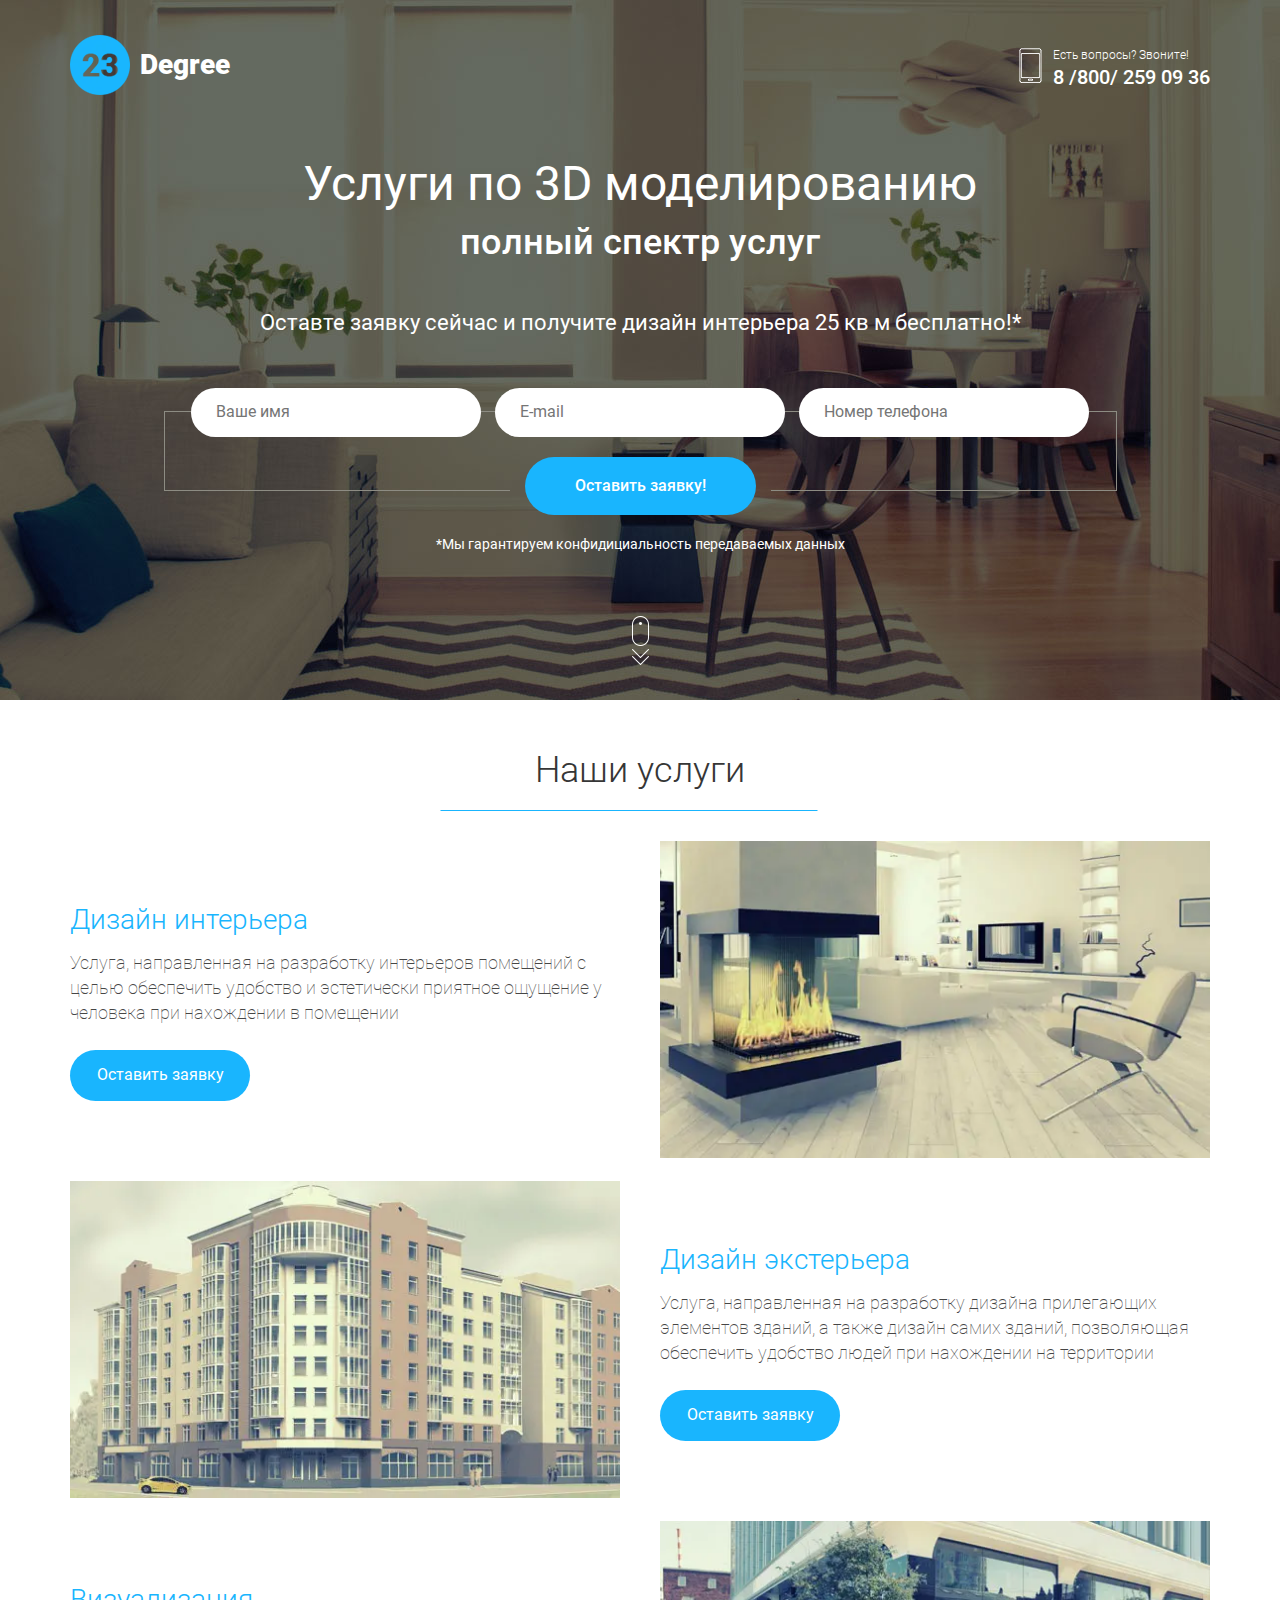
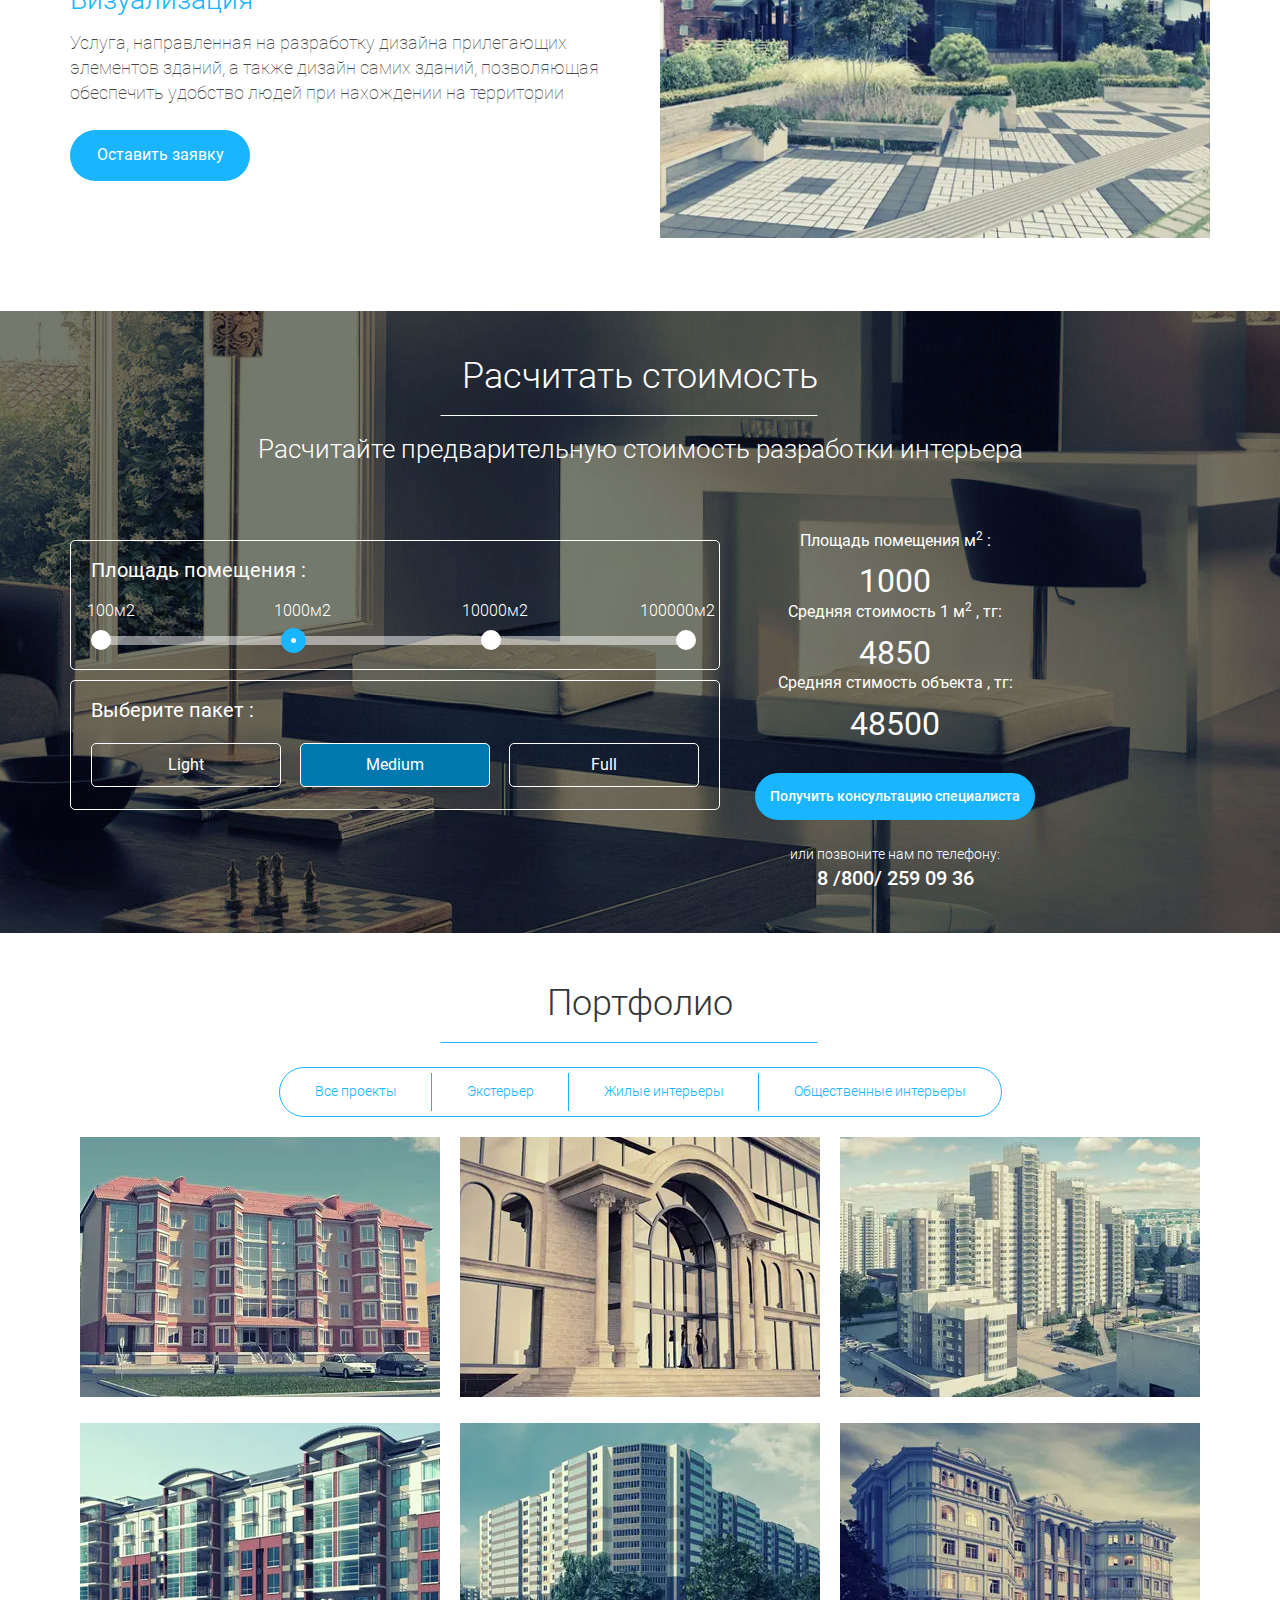
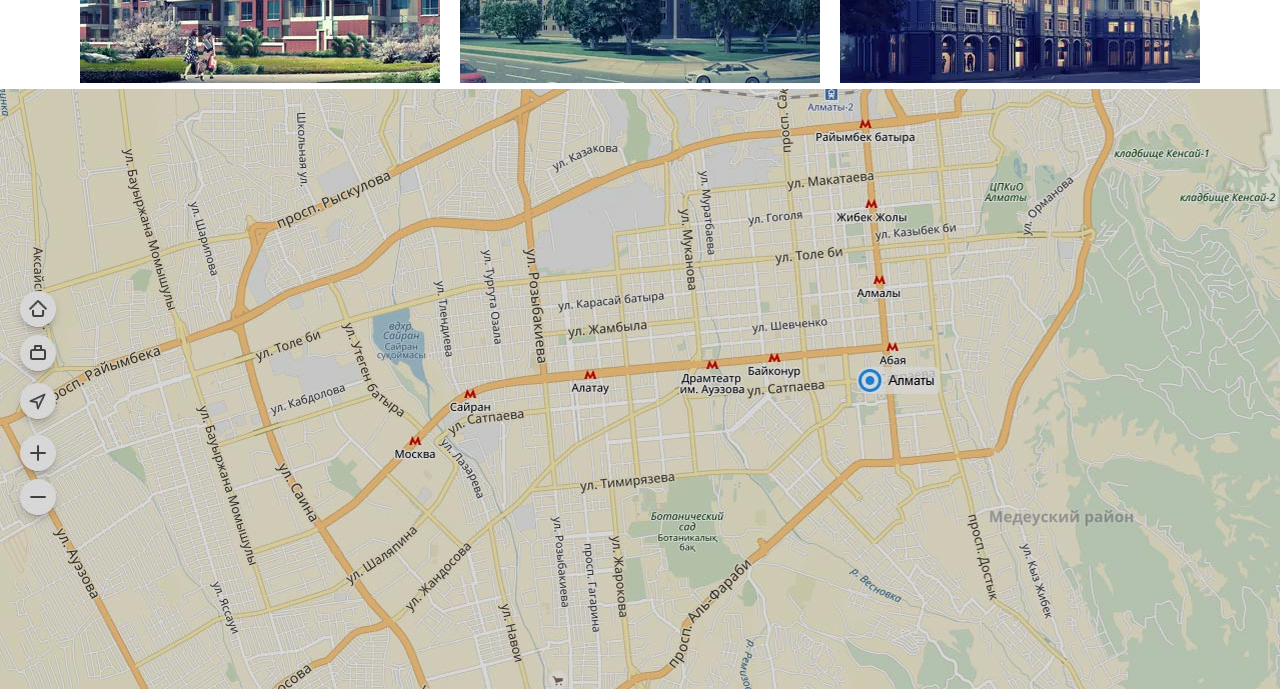
==== index.html @ 75cf51af "adaptiv" ====
<!DOCTYPE html>
<html lang="ru">
  <head>
    <meta charset="utf-8">
    <meta http-equiv="X-UA-Compatible" content="IE=edge">
    <title>23Degree</title>
    <meta name="discription" content="Здесь будет описание сайта!">
    <meta name="theme-color" content="#c9e0e04d">
    <meta name="viewport" content="width=device-width, initial-scale=1">
    <link rel="stylesheet" href="./styles/main.css">
  </head>
  <body class="index-body">
    <div class="wrapper">
      <div class="maincontent">
        <header class="page-header">
          <div class="layout-position">
            <div class="page-header__inner">
              <div class="page-header__logo">
                <div class="logo">
                  <div class="logo__number"> 
                            <picture>
                              <source type="image/webp" width="60" height="60" srcset="img/logo-number.webp"><img width="60" height="60" src="img/logo-number.png" alt="23">
                            </picture>
                  </div>
                  <div class="logo__text">Degree</div>
                </div>
              </div>
              <div class="page-header__phone">
                <div class="phone">
                  <div class="phone__text">Есть вопросы? Звоните!</div>
                  <div class="phone__number"><a class="link phone__link" href="tel:+7(800)2590936">8 /800/ 259 09 36</a>
                  </div>
                </div>
              </div>
            </div>
          </div>
        </header>
        <main class="main">
          <section class="hero">
            <div class="layout-position">
              <div class="page-title">
                <h1 class="page-title--big">Услуги по 3D моделированию</h1><span class="page-title--small">полный спектр услуг</span>
              </div>
              <div class="promo">
                <p class="promo__slogan">Оставте заявку сейчас и получите дизайн интерьера 25 кв м бесплатно!*</p>
                <form class="promo-form" id="order" method="post" action="https://echo.htmlacademy.ru">
                  <div class="input-wrap">
                    <input id="user-name-order" type="name" name="user-name" placeholder="Ваше имя">
                    <input id="user-email-order" type="email" name="e-mail" placeholder="E-mail">
                    <input id="user-phone-order" type="tel" name="phone" placeholder="Номер телефона">
                  </div>
                  <button class="btn btn-order" id="send-order" type="submit">Оставить заявку!</button>
                </form>
                <p class="promo__garant">*Мы гарантируем конфидициальность передаваемых данных</p>
              </div>
              <button class="btn scrol-btn"><img src="img/icone-mouse.png" alt="click" width="17" height="49"></button>
            </div>
          </section>
          <section class="our-service"> 
            <div class="layout-position">
                      <h2 class="title block-title">Наши услуги</h2>
              <div class="cards">
                        <div class="card">
                          <div class="card-text">
                                    <h3 class="subtitle card-title">Дизайн интерьера</h3>
                                    <p class="discr card-discription">Услуга, направленная на разработку интерьеров помещений с целью обеспечить удобство и эстетически приятное ощущение у человека при нахождении в помещении</p>
                                    <button class="btn card-btn" type="button">Оставить заявку</button>
                          </div>
                          <div class="card-picture">
                                    <picture>
                                      <source type="image/webp" width="550" height="320" srcset="img/Interyer.webp"><img width="550" height="320" src="img/Interyer.jpg" alt="Interyer">
                                    </picture>
                          </div>
                        </div>
                        <div class="card card--rewers">
                          <div class="card-text">
                                    <h3 class="subtitle card-title">Дизайн экстерьера</h3>
                                    <p class="discr card-discription">Услуга, направленная на разработку дизайна прилегающих элементов зданий, а также дизайн самих зданий, позволяющая обеспечить удобство людей при нахождении на территории</p>
                                    <button class="btn card-btn" type="button">Оставить заявку</button>
                          </div>
                          <div class="card-picture">
                                    <picture>
                                      <source type="image/webp" width="550" height="320" srcset="img/Exteryer.webp"><img width="550" height="320" src="img/Exteryer.jpg" alt="Exteryer">
                                    </picture>
                          </div>
                        </div>
                        <div class="card">
                          <div class="card-text">
                                    <h3 class="subtitle card-title">Визуализация</h3>
                                    <p class="discr card-discription">Услуга, направленная на разработку дизайна прилегающих элементов зданий, а также дизайн самих зданий, позволяющая обеспечить удобство людей при нахождении на территории</p>
                                    <button class="btn card-btn" type="button">Оставить заявку</button>
                          </div>
                          <div class="card-picture">
                                    <picture>
                                      <source type="image/webp" width="550" height="320" srcset="img/Vision.webp"><img width="550" height="320" src="img/Vision.jpg" alt="Vision">
                                    </picture>
                          </div>
                        </div>
              </div>
            </div>
          </section>
          <section class="calculation-of-cost">
            <div class="layout-position">
              <div class="calculation-of-cost__text">
                        <h2 class="title block-title block-title--white">Расчитать стоимость</h2>
                        <p class="discr calculation-of-cost__discr">Расчитайте предварительную стоимость разработки интерьера</p>
              </div>
                      <section class="calc">
                        <div class="calc-items">
                          <div class="calc-item calc-item__scale">
                            <p class="calc-item__title">Площадь помещения :</p>
                            <div class="scale">
                              <div class="scale__strip">Шкала</div><span class="scale__point scale__point1">100м<sup>2</sup></span><span class="scale__point scale__point2">1000м<sup>2</sup></span><span class="scale__point scale__point3">10000м<sup>2</sup></span><span class="scale__point scale__point4">100000м<sup>2</sup></span>
                              <div class="bar">Бар</div>
                            </div>
                          </div>
                          <div class="calc-item">
                            <p class="calc-item__title">Выберите пакет :</p>
                            <div class="pacage-group">
                              <div class="pacage-group__item">Light</div>
                              <div class="pacage-group__item pacage-group__item--active">Medium</div>
                              <div class="pacage-group__item">Full</div>
                            </div>
                          </div>
                        </div>
                        <form class="calc-form" id="calc-form" method="post" action="https://echo.htmlacademy.ru">
                          <ul class="calc-value">
                            <li class="calc-value__item">
                              <label class="calc-input-label" for="area">Площадь помещения м<sup>2</sup> :</label>
                              <input class="calc-input" type="number" name="area" id="area" value="1000">
                            </li>
                            <li class="calc-value__item">
                              <label class="calc-input-label" for="cost">Средняя стоимость 1 м<sup>2</sup> , тг:</label>
                              <input class="calc-input" type="text" name="cost" id="cost" value="4850" disabled>
                            </li>
                            <li class="calc-value__item">
                              <label class="calc-input-label" for="object-cost">Средняя стимость объекта , тг:</label>
                              <input class="calc-input" type="text" name="object-cost" id="object-cost" value="48500" disabled>
                            </li>
                          </ul>
                                  <button class="btn calc-form__btn" type="button">Получить консультацию специалиста</button>
                          <p class="calc-phone">или позвоните нам по телефону:<a class="link phone__link" href="tel:+7(800)2590936">8 /800/ 259 09 36</a>
                          </p>
                        </form>
                      </section>
            </div>
          </section>
                  <section class="portfolio">
                    <div class="layout-position">
                              <h2 class="title block-title">Портфолио</h2>
                      <div class="filter">
                        <div class="filter__mobile"><a class="link list-filter__link--mobile" href="javascript:void(0);">Все проекты</a>
                        </div>
                        <ul class="list list-filter">
                          <li class="list__item list-filter__item"><a class="link list-filter__link" href="javascript:void(0);">Все проекты</a>
                          </li>
                          <li class="list__item list-filter__item"><a class="link list-filter__link" href="javascript:void(0);">Экстерьер</a>
                          </li>
                          <li class="list__item list-filter__item"><a class="link list-filter__link" href="javascript:void(0);">Жилые интерьеры</a>
                          </li>
                          <li class="list__item list-filter__item"><a class="link list-filter__link" href="javascript:void(0);">Общественные интерьеры</a>
                          </li>
                        </ul>
                      </div>
                      <div class="portfolio-img">
                        <div class="portfolio-img__item">
                                  <picture>
                                    <source type="image/webp" width="360" height="260" srcset="img/portfolio-1.webp"><img width="360" height="260" src="img/portfolio-1.jpg" alt="img1">
                                  </picture>
                        </div>
                        <div class="portfolio-img__item">
                                  <picture>
                                    <source type="image/webp" width="360" height="260" srcset="img/portfolio-2.webp"><img width="360" height="260" src="img/portfolio-2.jpg" alt="img1">
                                  </picture>
                        </div>
                        <div class="portfolio-img__item">
                                  <picture>
                                    <source type="image/webp" width="360" height="260" srcset="img/portfolio-3.webp"><img width="360" height="260" src="img/portfolio-3.jpg" alt="img1">
                                  </picture>
                        </div>
                        <div class="portfolio-img__item">
                                  <picture>
                                    <source type="image/webp" width="360" height="260" srcset="img/portfolio-4.webp"><img width="360" height="260" src="img/portfolio-4.jpg" alt="img1">
                                  </picture>
                        </div>
                        <div class="portfolio-img__item">
                                  <picture>
                                    <source type="image/webp" width="360" height="260" srcset="img/portfolio-5.webp"><img width="360" height="260" src="img/portfolio-5.jpg" alt="img1">
                                  </picture>
                        </div>
                        <div class="portfolio-img__item">
                                  <picture>
                                    <source type="image/webp" width="360" height="260" srcset="img/portfolio-6.webp"><img width="360" height="260" src="img/portfolio-6.jpg" alt="img1">
                                  </picture>
                        </div>
                      </div>
                    </div>
                  </section>
                  <section class="advantages">
                    <div class="layout-position">
                              <h2 class="title block-title">Почему мы лучшие?</h2>
                      <ul class="list advantages-list">
                        <li class="list__item advantages-list__item">
                          <div class="img-wrap">
                                    <picture>
                                      <source type="image/webp" width="67" height="53" srcset="img/advant-1.webp"><img width="67" height="53" src="img/advant-1.png" alt="advabtage">
                                    </picture>
                          </div>
                                  <p class="discr advantages__discr">Профессиональные дизайнеры и визуализаторы с зарубежной практикой работы</p>
                        </li>
                        <li class="list__item advantages-list__item">
                          <div class="img-wrap">
                                    <picture>
                                      <source type="image/webp" width="64" height="65" srcset="img/advant-2.webp"><img width="64" height="65" src="img/advant-2.png" alt="advabtage">
                                    </picture>
                          </div>
                                  <p class="discr advantages__discr">Интеративный подход, работаем до полного согласования с Вами</p>
                        </li>
                        <li class="list__item advantages-list__item">
                          <div class="img-wrap">
                                    <picture>
                                      <source type="image/webp" width="60" height="57" srcset="img/advant-3.webp"><img width="60" height="57" src="img/advant-3.png" alt="advabtage">
                                    </picture>
                          </div>
                                  <p class="discr advantages__discr">Решаем вопрос закупки, берем авторский надзор на себя (пакет Full)</p>
                        </li>
                        <li class="list__item advantages-list__item">
                          <div class="img-wrap">
                                    <picture>
                                      <source type="image/webp" width="64" height="61" srcset="img/advant-4.webp"><img width="64" height="61" src="img/advant-4.png" alt="advabtage">
                                    </picture>
                          </div>
                                  <p class="discr advantages__discr">Над проектом работает группа специалистов под началом project менеджера в ERP системе</p>
                        </li>
                        <li class="list__item advantages-list__item">
                          <div class="img-wrap">
                                    <picture>
                                      <source type="image/webp" width="58" height="58" srcset="img/advant-5.webp"><img width="58" height="58" src="img/advant-5.png" alt="advabtage">
                                    </picture>
                          </div>
                                  <p class="discr advantages__discr">Выполнение раньше установленных сроков</p>
                        </li>
                        <li class="list__item advantages-list__item">
                          <div class="img-wrap">
                                    <picture>
                                      <source type="image/webp" width="69" height="64" srcset="img/advant-6.webp"><img width="69" height="64" src="img/advant-6.png" alt="advabtage">
                                    </picture>
                          </div>
                                  <p class="discr advantages__discr">Дарим альбом проекта, вместе с 25% скидкой на следующее обращение</p>
                        </li>
                      </ul>
                    </div>
                  </section>
                  <section class="cooperation">
                    <div class="layout-position">
                              <h2 class="title block-title">Процесс взаимодействия</h2>
                      <ul class="list cooperation-list">
                        <li class="list cooperation-list__item">
                                  <picture>
                                    <source type="image/webp" width="570" height="260" srcset="img/coop-img1.webp"><img width="570" height="260" src="img/coop-img1.jpg" alt="step1">
                                  </picture><span class="cooperation-step">Заполнение брифа</span>
                        </li>
                        <li class="list cooperation-list__item list-rewerse">
                                  <picture>
                                    <source type="image/webp" width="570" height="260" srcset="img/coop-img2.webp"><img width="570" height="260" src="img/coop-img2.jpg" alt="step2">
                                  </picture><span class="cooperation-step">Исследование</span>
                        </li>
                        <li class="list cooperation-list__item">
                                  <picture>
                                    <source type="image/webp" width="570" height="260" srcset="img/coop-img3.webp"><img width="570" height="260" src="img/coop-img3.jpg" alt="step3">
                                  </picture><span class="cooperation-step">Идея</span>
                        </li>
                        <li class="list cooperation-list__item list-rewerse">
                                  <picture>
                                    <source type="image/webp" width="570" height="260" srcset="img/coop-img4.webp"><img width="570" height="260" src="img/coop-img4.jpg" alt="step4">
                                  </picture><span class="cooperation-step">Завершение</span>
                        </li>
                      </ul>
                    </div>
                  </section>
                  <section class="our-clients">
                    <div class="layout-position">
                              <h2 class="title block-title">Нам доверяют более 50 компаний</h2>
                      <div class="slider">
                        <div class="slider-items">
                                  <picture>
                                    <source type="image/webp" width="158" height="71" srcset="img/client-1.webp"><img width="158" height="71" src="img/client-1.png" alt="Djeta">
                                  </picture>
                                  <picture>
                                    <source type="image/webp" width="116" height="83" srcset="img/client-2.webp"><img width="116" height="83" src="img/client-2.png" alt="Intel">
                                  </picture>
                                  <picture>
                                    <source type="image/webp" width="159" height="84" srcset="img/client-3.webp"><img width="159" height="84" src="img/client-3.png" alt="Sroy-invest">
                                  </picture>
                                  <picture>
                                    <source type="image/webp" width="132" height="78" srcset="img/client-4.webp"><img width="132" height="78" src="img/client-4.png" alt="Abry">
                                  </picture>
                                  <picture>
                                    <source type="image/webp" width="213" height="107" srcset="img/client-5.webp"><img width="213" height="107" src="img/client-5.png" alt="Vega">
                                  </picture>
                                  <picture>
                                    <source type="image/webp" width="90" height="83" srcset="img/client-6.webp"><img width="90" height="83" src="img/client-6.png" alt="Alberta">
                                  </picture>
                                  <picture>
                                    <source type="image/webp" width="113" height="68" srcset="img/client-7.webp"><img width="113" height="68" src="img/client-7.png" alt="Remex">
                                  </picture>
                        </div>
                        <div class="slider-scrol">
                          <div class="scrolling-strip">
                            <div class="scrolling-strip__toggle">Прокрутка</div>
                          </div>
                        </div>
                      </div>
                    </div>
                  </section>
                  <section class="our-team">
                    <div class="layout-position">
                              <h2 class="title block-title">Наша команда</h2>
                      <div class="our-team-wrap">
                        <div class="card-worker">
                          <div class="card-worker__photo">
                                    <picture>
                                      <source type="image/webp" width="225" height="225" srcset="img/worker-1.webp"><img width="225" height="225" src="img/worker-1.jpg" alt="Ирина Притыкина">
                                    </picture>
                          </div><b class="card-worker__name">Ирина Притыкина</b><span class="card-worker__position">Директор компании</span>
                        </div>
                        <div class="card-worker">
                          <div class="card-worker__photo">
                                    <picture>
                                      <source type="image/webp" width="225" height="225" srcset="img/worker-2.webp"><img width="225" height="225" src="img/worker-2.jpg" alt="Игорь Карий">
                                    </picture>
                          </div><b class="card-worker__name">Игорь Карий</b><span class="card-worker__position">Финансовый директор</span>
                        </div>
                        <div class="card-worker">
                          <div class="card-worker__photo">
                                    <picture>
                                      <source type="image/webp" width="225" height="225" srcset="img/worker-3.webp"><img width="225" height="225" src="img/worker-3.jpg" alt="Илья Кондрашин">
                                    </picture>
                          </div><b class="card-worker__name">Илья Кондрашин</b><span class="card-worker__position">Инженер модельер</span>
                        </div>
                        <div class="card-worker">
                          <div class="card-worker__photo">
                                    <picture>
                                      <source type="image/webp" width="225" height="225" srcset="img/worker-4.webp"><img width="225" height="225" src="img/worker-4.jpg" alt="Маргарита Гордеева ">
                                    </picture>
                          </div><b class="card-worker__name">Маргарита Гордеева </b><span class="card-worker__position">3D дизайнер</span>
                        </div>
                        <div class="card-worker">
                          <div class="card-worker__photo">
                                    <picture>
                                      <source type="image/webp" width="225" height="225" srcset="img/worker-5.webp"><img width="225" height="225" src="img/worker-5.jpg" alt="Светлана Коток">
                                    </picture>
                          </div><b class="card-worker__name">Светлана Коток</b><span class="card-worker__position">Дизайнер интерьеров</span>
                        </div>
                        <div class="card-worker">
                          <div class="card-worker__photo">
                                    <picture>
                                      <source type="image/webp" width="225" height="225" srcset="img/worker-6.webp"><img width="225" height="225" src="img/worker-6.jpg" alt="Максим Ковальский">
                                    </picture>
                          </div><b class="card-worker__name">Максим Ковальский</b><span class="card-worker__position">Дизайнер ландшафтов</span>
                        </div>
                      </div>
                      <div class="quote">
                        <p class="quote__slogan">Ты - то, что ты делаешь!</p>
                        <p class="quote__text">То, что мы делаем, определяет то, кем мы являемся. Люди чувствуют старание и чувствуют неаккуратность. Это связано с уважением друг к другу, так что небрежность - это неуважение к самому себе.</p><b class="quote__author">Ирина Притыкина</b><span class="quote__author-position">Директор</span>
                      </div>
                    </div>
                  </section>
                  <div class="index-blog">
                    <div class="layout-position">
                              <h2 class="title block-title">Блог</h2>
                      <ul class="list blog-list">
                        <div class="blog-list__item">
                                  <picture>
                                    <source type="image/webp" width="555" height="320" srcset="img/blog-img1.webp"><img width="555" height="320" src="img/blog-img1.jpg" alt="Минимализм">
                                  </picture><a class="link blog-list__item-link" href="javascript:void(0)">Минимализм – это самый простой, практичный и «спорный» стиль в дизайне интерьеров</a>
                        </div>
                        <div class="blog-list__item">
                                  <picture>
                                    <source type="image/webp" width="555" height="320" srcset="img/blog-img2.webp"><img width="555" height="320" src="img/blog-img2.jpg" alt="Прованс">
                                  </picture><a class="link blog-list__item-link" href="javascript:void(0)">Прованс - это спокойный южный регион Франции, с великолепнейшей природой</a>
                        </div>
                      </ul>
                    </div>
                  </div>
                  <section class="feedback">
                    <div class="layout-position">
                              <h2 class="title block-title block-title--white">Остались вопросы?</h2>
                              <p class="discr feedback__discr">Задайте их в форме ниже и наши специалисты свяжуться с Вами!</p>
                      <div class="container">
                        <form class="feedback-form" id="feedback" method="post" action="https://echo.htmlacademy.ru">
                          <div class="feedback-input__group">
                            <input id="user-name-feedback" type="name" name="user-name" placeholder="Ваше имя">
                            <input id="user-email-feedback" type="email" name="e-mail" placeholder="E-mail">
                            <input id="user-phone-feedback" type="tel" name="phone" placeholder="Номер телефона">
                          </div>
                          <textarea class="feedback-send" name="coment" id="coment" cols="1" rows="10" placeholder="Ваше сообщение"></textarea>
                                  <button class="btn feedback__btn" type="submit">Отправить</button>
                        </form>
                        <div class="contacts">
                                  <ul class="list contacts-list">
                                    <li class="contacts-list__item"><a class="link contacts-list__link contacts-list__link-phone" href="tel:+78968766677">+ 7 896 876 66 77</a>
                                    </li>
                                    <li class="contacts-list__item"><a class="link contacts-list__link contacts-list__link-whatsapp" href="whatsapp://send?phone=7896766677">+ 7 896 876 66 77</a>
                                    </li>
                                    <li class="contacts-list__item"><a class="link contacts-list__link contacts-list__link-e-mail" href="mailto:sales@23degree.kz">sales@23degree.kz</a>
                                    </li>
                                    <li class="contacts-list__item"><a class="link contacts-list__link contacts-list__link-skype" href="skype:23degree?call">skype: 23degree</a>
                                    </li>
                                    <li class="contacts-list__item"><a class="link contacts-list__link contacts-list__link-tg" href="tg://resolve?domain=23degree">telegram: 23degree</a>
                                    </li>
                                  </ul><span class="working-hours">График работы: с 9-00 до 18-00. Пн.-Пт.</span>
                        </div>
                      </div>
                    </div>
                  </section>
          <section class="map">
            <iframe src="https://www.google.com/maps/embed?pb=!1m18!1m12!1m3!1d16441.85073274469!2d76.93461729222808!3d43.2401863282674!2m3!1f0!2f0!3f0!3m2!1i1024!2i768!4f13.1!3m3!1m2!1s0x38836efb8c0e889d%3A0xc4769ccf07f0a5c!2z0JzQuNCT!5e0!3m2!1sru!2sru!4v1569949306674!5m2!1sru!2sru" width="100%" height="600" frameborder="0" style="border:0;" allowfullscreen=""></iframe>
          </section>
        </main>
        <footer class="page-footer">
          <div class="layout-position">
            <div class="page-footer__top">
              <div class="social"><b class="social-title">Мы в социальных сетях:</b>
                                <ul class="list social-list">
                                  <li class="social-list__item"><a class="link social-list__link social-list__link-fb" href="javascript:void(0)">facebook</a>
                                  </li>
                                  <li class="social-list__item"><a class="link social-list__link social-list__link-google" href="javascript:void(0)">google+</a>
                                  </li>
                                  <li class="social-list__item"><a class="link social-list__link social-list__link-inst" href="javascript:void(0)">instagram</a>
                                  </li>
                                </ul>
              </div>
            </div>
            <div class="page-footer__bottom">
              <p class="copirite">
                 © Kazteleport, 2019. Все права защищены</p>
              <div class="disigne-dev"><span class="disigne-dev__title">Дизайн сайта - </span><a class="link disigne-dev__link" href="javascript:void(0)">
                          <picture>
                            <source type="image/webp" width="128" height="46" srcset="img/design-logo.webp"><img width="128" height="46" src="img/design-logo.png" alt="Genesis">
                          </picture></a></div>
            </div>
          </div>
        </footer>
      </div>
    </div>
  </body>
</html>
---- styles/main.css ----
/*! normalize.css v8.0.1 | MIT License | github.com/necolas/normalize.css */

/* Document
   ========================================================================== */

/**
 * 1. Correct the line height in all browsers.
 * 2. Prevent adjustments of font size after orientation changes in iOS.
 */

html {
  line-height: 1.15;
  /* 1 */
  -webkit-text-size-adjust: 100%;
  /* 2 */
}

/* Sections
   ========================================================================== */

/**
 * Remove the margin in all browsers.
 */

body {
  margin: 0;
}

/**
 * Render the `main` element consistently in IE.
 */

main {
  display: block;
}

/**
 * Correct the font size and margin on `h1` elements within `section` and
 * `article` contexts in Chrome, Firefox, and Safari.
 */

h1 {
  font-size: 2em;
  margin: 0.67em 0;
}

/* Grouping content
   ========================================================================== */

/**
 * 1. Add the correct box sizing in Firefox.
 * 2. Show the overflow in Edge and IE.
 */

hr {
  box-sizing: content-box;
  /* 1 */
  height: 0;
  /* 1 */
  overflow: visible;
  /* 2 */
}

/**
 * 1. Correct the inheritance and scaling of font size in all browsers.
 * 2. Correct the odd `em` font sizing in all browsers.
 */

pre {
  font-family: monospace, monospace;
  /* 1 */
  font-size: 1em;
  /* 2 */
}

/* Text-level semantics
   ========================================================================== */

/**
 * Remove the gray background on active links in IE 10.
 */

a {
  background-color: transparent;
}

/**
 * 1. Remove the bottom border in Chrome 57-
 * 2. Add the correct text decoration in Chrome, Edge, IE, Opera, and Safari.
 */

abbr[title] {
  border-bottom: none;
  /* 1 */
  text-decoration: underline;
  /* 2 */
  text-decoration: underline dotted;
  /* 2 */
}

/**
 * Add the correct font weight in Chrome, Edge, and Safari.
 */

b,
strong {
  font-weight: bolder;
}

/**
 * 1. Correct the inheritance and scaling of font size in all browsers.
 * 2. Correct the odd `em` font sizing in all browsers.
 */

code,
kbd,
samp {
  font-family: monospace, monospace;
  /* 1 */
  font-size: 1em;
  /* 2 */
}

/**
 * Add the correct font size in all browsers.
 */

small {
  font-size: 80%;
}

/**
 * Prevent `sub` and `sup` elements from affecting the line height in
 * all browsers.
 */

sub,
sup {
  font-size: 75%;
  line-height: 0;
  position: relative;
  vertical-align: baseline;
}

sub {
  bottom: -0.25em;
}

sup {
  top: -0.5em;
}

/* Embedded content
   ========================================================================== */

/**
 * Remove the border on images inside links in IE 10.
 */

img {
  border-style: none;
}

/* Forms
   ========================================================================== */

/**
 * 1. Change the font styles in all browsers.
 * 2. Remove the margin in Firefox and Safari.
 */

button,
input,
optgroup,
select,
textarea {
  font-family: inherit;
  /* 1 */
  font-size: 100%;
  /* 1 */
  line-height: 1.15;
  /* 1 */
  margin: 0;
  /* 2 */
}

/**
 * Show the overflow in IE.
 * 1. Show the overflow in Edge.
 */

button,
input {
  /* 1 */
  overflow: visible;
}

/**
 * Remove the inheritance of text transform in Edge, Firefox, and IE.
 * 1. Remove the inheritance of text transform in Firefox.
 */

button,
select {
  /* 1 */
  text-transform: none;
}

/**
 * Correct the inability to style clickable types in iOS and Safari.
 */

button,
[type="button"],
[type="reset"],
[type="submit"] {
  -webkit-appearance: button;
}

/**
 * Remove the inner border and padding in Firefox.
 */

button::-moz-focus-inner,
[type="button"]::-moz-focus-inner,
[type="reset"]::-moz-focus-inner,
[type="submit"]::-moz-focus-inner {
  border-style: none;
  padding: 0;
}

/**
 * Restore the focus styles unset by the previous rule.
 */

button:-moz-focusring,
[type="button"]:-moz-focusring,
[type="reset"]:-moz-focusring,
[type="submit"]:-moz-focusring {
  outline: 1px dotted ButtonText;
}

/**
 * Correct the padding in Firefox.
 */

fieldset {
  padding: 0.35em 0.75em 0.625em;
}

/**
 * 1. Correct the text wrapping in Edge and IE.
 * 2. Correct the color inheritance from `fieldset` elements in IE.
 * 3. Remove the padding so developers are not caught out when they zero out
 *    `fieldset` elements in all browsers.
 */

legend {
  box-sizing: border-box;
  /* 1 */
  color: inherit;
  /* 2 */
  display: table;
  /* 1 */
  max-width: 100%;
  /* 1 */
  padding: 0;
  /* 3 */
  white-space: normal;
  /* 1 */
}

/**
 * Add the correct vertical alignment in Chrome, Firefox, and Opera.
 */

progress {
  vertical-align: baseline;
}

/**
 * Remove the default vertical scrollbar in IE 10+.
 */

textarea {
  overflow: auto;
}

/**
 * 1. Add the correct box sizing in IE 10.
 * 2. Remove the padding in IE 10.
 */

[type="checkbox"],
[type="radio"] {
  box-sizing: border-box;
  /* 1 */
  padding: 0;
  /* 2 */
}

/**
 * Correct the cursor style of increment and decrement buttons in Chrome.
 */

[type="number"]::-webkit-inner-spin-button,
[type="number"]::-webkit-outer-spin-button {
  height: auto;
}

/**
 * 1. Correct the odd appearance in Chrome and Safari.
 * 2. Correct the outline style in Safari.
 */

[type="search"] {
  -webkit-appearance: textfield;
  /* 1 */
  outline-offset: -2px;
  /* 2 */
}

/**
 * Remove the inner padding in Chrome and Safari on macOS.
 */

[type="search"]::-webkit-search-decoration {
  -webkit-appearance: none;
}

/**
 * 1. Correct the inability to style clickable types in iOS and Safari.
 * 2. Change font properties to `inherit` in Safari.
 */

::-webkit-file-upload-button {
  -webkit-appearance: button;
  /* 1 */
  font: inherit;
  /* 2 */
}

/* Interactive
   ========================================================================== */

/*
 * Add the correct display in Edge, IE 10+, and Firefox.
 */

details {
  display: block;
}

/*
 * Add the correct display in all browsers.
 */

summary {
  display: list-item;
}

/* Misc
   ========================================================================== */

/**
 * Add the correct display in IE 10+.
 */

template {
  display: none;
}

/**
 * Add the correct display in IE 10.
 */

[hidden] {
  display: none;
}

@font-face {
  font-family: "Roboto-Black";
  src: url("../../fonts/Roboto-Black.ttf") format("truetype"), url("../../fonts/Roboto-Black.woff") format("woff"), url("../../fonts/Roboto-Black.woff2") format("woff2");
  font-weight: normal;
  font-style: normal;
}

/* roboto-100 - cyrillic_latin */

@font-face {
  font-family: 'Roboto';
  font-style: normal;
  font-weight: 100;
  src: url('../../fonts/roboto-v20-cyrillic_latin-100.eot');
  /* IE9 Compat Modes */
  src: local('Roboto Thin'), local('Roboto-Thin'), url('../../fonts/roboto-v20-cyrillic_latin-100.eot?#iefix') format('embedded-opentype'),  url('../../fonts/roboto-v20-cyrillic_latin-100.woff2') format('woff2'),  url('../../fonts/roboto-v20-cyrillic_latin-100.woff') format('woff'),  url('../../fonts/roboto-v20-cyrillic_latin-100.ttf') format('truetype'),  url('../../fonts/roboto-v20-cyrillic_latin-100.svg#Roboto') format('svg');
  /* Legacy iOS */
}

/* roboto-300 - cyrillic_latin */

@font-face {
  font-family: 'Roboto';
  font-style: normal;
  font-weight: 300;
  src: url('../../fonts/roboto-v20-cyrillic_latin-300.eot');
  /* IE9 Compat Modes */
  src: local('Roboto Light'), local('Roboto-Light'), url('../../fonts/roboto-v20-cyrillic_latin-300.eot?#iefix') format('embedded-opentype'),  url('../../fonts/roboto-v20-cyrillic_latin-300.woff2') format('woff2'),  url('../../fonts/roboto-v20-cyrillic_latin-300.woff') format('woff'),  url('../../fonts/roboto-v20-cyrillic_latin-300.ttf') format('truetype'),  url('../../fonts/roboto-v20-cyrillic_latin-300.svg#Roboto') format('svg');
  /* Legacy iOS */
}

/* roboto-regular - cyrillic_latin */

@font-face {
  font-family: 'Roboto';
  font-style: normal;
  font-weight: 400;
  src: url('../../fonts/roboto-v20-cyrillic_latin-regular.eot');
  /* IE9 Compat Modes */
  src: local('Roboto'), local('Roboto-Regular'), url('../../fonts/roboto-v20-cyrillic_latin-regular.eot?#iefix') format('embedded-opentype'),  url('../../fonts/roboto-v20-cyrillic_latin-regular.woff2') format('woff2'),  url('../../fonts/roboto-v20-cyrillic_latin-regular.woff') format('woff'),  url('../../fonts/roboto-v20-cyrillic_latin-regular.ttf') format('truetype'),  url('../../fonts/roboto-v20-cyrillic_latin-regular.svg#Roboto') format('svg');
  /* Legacy iOS */
}

/* roboto-500 - cyrillic_latin */

@font-face {
  font-family: 'Roboto';
  font-style: normal;
  font-weight: 500;
  src: url('../../fonts/roboto-v20-cyrillic_latin-500.eot');
  /* IE9 Compat Modes */
  src: local('Roboto Medium'), local('Roboto-Medium'), url('../../fonts/roboto-v20-cyrillic_latin-500.eot?#iefix') format('embedded-opentype'),  url('../../fonts/roboto-v20-cyrillic_latin-500.woff2') format('woff2'),  url('../../fonts/roboto-v20-cyrillic_latin-500.woff') format('woff'),  url('../../fonts/roboto-v20-cyrillic_latin-500.ttf') format('truetype'),  url('../../fonts/roboto-v20-cyrillic_latin-500.svg#Roboto') format('svg');
  /* Legacy iOS */
}

/* roboto-700 - cyrillic_latin */

@font-face {
  font-family: 'Roboto';
  font-style: normal;
  font-weight: 700;
  src: url('../../fonts/roboto-v20-cyrillic_latin-700.eot');
  /* IE9 Compat Modes */
  src: local('Roboto Bold'), local('Roboto-Bold'), url('../../fonts/roboto-v20-cyrillic_latin-700.eot?#iefix') format('embedded-opentype'),  url('../../fonts/roboto-v20-cyrillic_latin-700.woff2') format('woff2'),  url('../../fonts/roboto-v20-cyrillic_latin-700.woff') format('woff'),  url('../../fonts/roboto-v20-cyrillic_latin-700.ttf') format('truetype'),  url('../../fonts/roboto-v20-cyrillic_latin-700.svg#Roboto') format('svg');
  /* Legacy iOS */
}

/* roboto-900 - cyrillic_latin */

@font-face {
  font-family: 'Roboto';
  font-style: normal;
  font-weight: 900;
  src: url('../../fonts/roboto-v20-cyrillic_latin-900.eot');
  /* IE9 Compat Modes */
  src: local('Roboto Black'), local('Roboto-Black'), url('../../fonts/roboto-v20-cyrillic_latin-900.eot?#iefix') format('embedded-opentype'),  url('../../fonts/roboto-v20-cyrillic_latin-900.woff2') format('woff2'),  url('../../fonts/roboto-v20-cyrillic_latin-900.woff') format('woff'),  url('../../fonts/roboto-v20-cyrillic_latin-900.ttf') format('truetype'),  url('../../fonts/roboto-v20-cyrillic_latin-900.svg#Roboto') format('svg');
  /* Legacy iOS */
}

* {
  box-sizing: border-box;
}

html {
  min-width: 320px;
  font-size: 16px;
}

body {
  display: flex;
  justify-content: center;
  font-family: "Roboto", "Arial", sans-serif;
  font-weight: 400;
  font-size: 16px;
  width: 100%;
  min-width: 320px;
  min-height: 100vh;
  margin: 0;
  line-height: 1.4;
}

.index-body {
  position: relative;
  background: #ffffff url("../img/index-bg.jpg") no-repeat center top;
}

.index-body::after {
  content: '';
  position: absolute;
  top: 0;
  width: 100%;
  max-width: 1920px;
  height: 100%;
  max-height: 700px;
  background: #ffffff url("../img/index-bg.jpg") no-repeat center top;
  background-size: cover;
  z-index: -1;
}

h1,
h2,
h3,
h4,
h5,
h6,
ul,
p {
  padding: 0;
  margin: 0;
  font-weight: normal;
}

img {
  width: 100%;
  height: auto;
}

ul {
  padding: 0;
  margin: 0;
  list-style-type: none;
}

a {
  display: inline-block;
}

figure {
  margin: 0;
  padding: 0;
}

.wrapper {
  display: flex;
  flex-direction: column;
  max-width: 1920px;
  width: 100%;
  min-height: 100vh;
  overflow: hidden;
}

.maincontent {
  flex: 1;
}

.layout-position {
  display: flex;
  flex-wrap: wrap;
  width: 100%;
  max-width: 1170px;
  padding-left: 15px;
  padding-right: 15px;
}

.img-responsive {
  max-width: 500px;
  width: 100%;
  height: auto;
}

.container-fl {
  display: flex;
  justify-content: space-between;
  align-items: center;
}

input {
  border: none;
}

.visually-hidden:not(:focuc):not(:active),
input[type="checkbox"].visully-hidden,
input[type="radio"].visully-hidden {
  display: none;
  position: absolute;
  visibility: hidden;
  width: 1px;
  height: 1px;
  margin: -1px;
  bottom: 0;
  padding: 0;
  white-space: nowrap;
  clip-path: inset(100%);
  clip: rect(0 0 0 0);
  overflow: hidden;
}

/* Для Chrome */

input[type="number"]::-webkit-inner-spin-button,
input[type="number"]::-webkit-outer-spin-button {
  -webkit-appearance: none;
  -moz-appearance: none;
  appearance: none;
  margin: 0;
}

.visual-not {
  display: none;
}

input[type="number"] {
  -moz-appearance: textfield;
}

/* .page-navigation {
} */

.nav-list__item {
  border-bottom: 1px solid #e6e6e6;
}

.nav-list__item:nth-child(1) {
  border-top: 1px solid #e6e6e6;
}

.nav-list__link {
  width: 100%;
  text-align: center;
  font-size: 20px;
  font-family: "Roboto", "Arial", sans-serif;
  font-weight: 500;
  line-height: 24px;
  padding: 20px 0;
  color: #111111;
}

.nav-list__link:hover {
  opacity: 0.7;
  transition: 0.8s;
}

.nav-list__link:active {
  opacity: 0.5;
}

.logo-wrap {
  width: 200px;
  height: 40px;
  margin: 10px 20px;
}

.logo-link {
  display: block;
  width: 100%;
}

.logo-img:hover {
  opacity: 0.7;
  transition: 0.8s;
}

.logo-img:active {
  opacity: 0.5;
}

.btn {
  border: none;
  border-radius: 50px;
  outline: none;
  cursor: pointer;
  text-align: center;
  background-color: #19b5fe;
  color: #ffffff;
}

.btn:hover {
  background: #019be3;
}

.link {
  display: inline-block;
  margin: 0;
  padding: 0;
  text-decoration: none;
  cursor: pointer;
  outline: none;
  border: none;
  vertical-align: top;
  color: #ffffff;
}

.card {
  display: flex;
  margin-top: 20px;
}

.card .card-text {
  margin-right: 30px;
}

.card--rewers {
  flex-direction: row-reverse;
}

.card--rewers .card-text {
  margin-left: 30px;
  margin-right: 0;
}

.title {
  margin: 0;
  padding: 0;
}

.block-title {
  position: relative;
  width: 100%;
  padding: 15px;
  font-family: "Roboto", "Arial", sans-serif;
  font-weight: 300;
  font-size: 36px;
  color: #363636;
}

.block-title--white {
  color: #ffffff;
}

.block-title--white.block-title::after {
  color: #ffffff;
  background-color: #ffffff;
}

.block-title::after {
  content: '';
  position: absolute;
  width: 377px;
  height: 1px;
  background-color: #19b5fe;
  left: 49%;
  bottom: 0;
  transform: translateX(-50%);
}

.subtitle {
  margin: 0;
  padding: 0;
}

.discr {
  padding: 0;
  margin: 0;
}

.list {
  margin: 0;
  padding: 0;
  display: flex;
  flex-wrap: wrap;
}

.page-header {
  position: relative;
  display: flex;
  justify-content: center;
  width: 100%;
  padding-top: 35px;
  padding-bottom: 5px;
}

.page-header__inner {
  display: flex;
  justify-content: space-between;
  align-items: center;
  width: 100%;
}

.logo {
  display: flex;
  align-items: center;
  width: 165px;
  height: 60px;
}

.logo__number {
  width: 60px;
  height: 60px;
  font-size: 36px;
  border-radius: 50%;
}

.logo__text {
  font-family: "Roboto", "Arial", sans-serif;
  font-weight: 900;
  margin-left: 10px;
  font-size: 28px;
  color: #ffffff;
}

.phone {
  max-width: 215px;
  height: 37px;
  padding-left: 35px;
  color: #ffffff;
  background: url("../img/icon-phone.png") no-repeat left top;
}

.phone__text {
  font-size: 12px;
  font-family: "Roboto", "Arial", sans-serif;
  font-weight: 300;
}

.phone__link {
  font-family: "Roboto", "Arial", sans-serif;
  font-weight: 500;
  font-size: 20px;
}

.phone__link:hover {
  text-shadow: 1px 1px 2px black, 0 0 1em #534b41;
}

.page-footer {
  display: none;
  min-height: 260px;
  padding-top: 40px;
  background-color: #24241f;
}

.page-footer__top,
.page-footer__bottom {
  display: flex;
  justify-content: space-between;
  align-items: center;
  color: #ffffff;
}

.page-footer__top {
  padding-bottom: 40px;
  border-bottom: 1px solid #50504c;
}

.page-footer__bottom {
  padding-top: 30px;
  padding-bottom: 30px;
}

.social-title {
  color: #ffffff;
}

.social-list {
  display: flex;
  flex-wrap: wrap;
  margin-top: 15px;
}

.social-list__link {
  position: relative;
  width: 31px;
  height: 31px;
  margin-right: 10px;
  font-size: 0;
  border: 1px solid #ffffff;
  border-radius: 3px;
}

.social-list__link::after {
  content: '';
  position: absolute;
}

.social-list__link:hover,
.social-list__link:focus {
  transform: scale(1.05);
}

.social-list__link-fb::after {
  top: 3px;
  left: 9px;
  width: 12px;
  height: 22px;
  background: url("../img/icon-fb.svg") no-repeat center center;
}

.social-list__link-google::after {
  top: 2px;
  left: 3px;
  width: 28px;
  height: 25px;
  background: url("../img/icon-google.svg") no-repeat center center;
}

.social-list__link-inst::after {
  top: 2px;
  left: 2px;
  width: 25px;
  height: 25px;
  background: url("../img/icon-inst.svg") no-repeat center center;
}

.disigne-dev {
  display: flex;
  align-items: center;
}

.main {
  text-align: center;
}

.hero {
  display: flex;
  justify-content: center;
  width: 100%;
  min-height: 550px;
  margin-top: 50px;
  padding-bottom: 30px;
}

.page-title {
  position: relative;
  display: flex;
  flex-direction: column;
  align-items: center;
  width: 100%;
  color: #fff;
  font-family: "Roboto", "Arial", sans-serif;
  font-weight: 500;
}

.page-title--big {
  font-size: 48px;
}

.page-title--small {
  font-size: 36px;
}

.promo {
  display: flex;
  width: 100%;
  margin-top: 40px;
  flex-direction: column;
  align-items: center;
  font-family: "Roboto", "Arial", sans-serif;
  font-weight: 300;
  color: #ffffff;
}

.promo__slogan {
  font-size: 22px;
}

.promo__garant {
  margin-top: 20px;
  font-size: 14px;
}

.promo-form {
  display: flex;
  margin-top: 50px;
  flex-direction: column;
  align-items: center;
}

.promo-form input {
  width: 290px;
  margin-bottom: 20px;
  margin-left: 5px;
  margin-right: 5px;
  padding: 15px 25px;
  border-radius: 25px;
  outline: none;
}

.input-wrap {
  z-index: 2;
}

.btn-order {
  position: relative;
  padding: 20px 50px;
  border-radius: 50px;
  background-color: #19b5fe;
  font-size: 16px;
  font-family: "Roboto", "Arial", sans-serif;
  font-weight: 500;
  color: #ffffff;
}

.btn-order::before,
.btn-order::after {
  content: '';
  position: absolute;
  width: 345px;
  height: 78px;
}

.btn-order::before {
  left: 246px;
  top: -46px;
  border-bottom: 1px solid #8d8c83;
  border-top: 1px solid #8d8c83;
  border-right: 1px solid #8d8c83;
  z-index: 1;
}

.btn-order::after {
  right: 246px;
  top: -46px;
  border-bottom: 1px solid #8d8c83;
  border-top: 1px solid #8d8c83;
  border-left: 1px solid #8d8c83;
  z-index: 1;
}

.scrol-btn {
  margin-top: 60px;
  margin-left: auto;
  margin-right: auto;
  background-color: transparent;
  transition: all 0.1s linear;
}

.scrol-btn:hover {
  transform: translateY(5px);
  background-color: transparent;
}

.our-service {
  display: flex;
  justify-content: center;
  width: 100%;
  padding-top: 30px;
  padding-bottom: 70px;
  background-color: #ffffff;
}

.cards {
  width: 100%;
  padding-top: 10px;
}

.card {
  display: flex;
  justify-content: space-between;
  align-items: center;
  text-align: left;
}

.card-title {
  font-family: "Roboto", "Arial", sans-serif;
  font-weight: 300;
  font-size: 28px;
  color: #19b5fe;
}

.card-discription {
  margin-top: 10px;
  font-family: "Roboto", "Arial", sans-serif;
  font-weight: 100;
  font-size: 18px;
  color: #464646;
}

.card-btn {
  width: 180px;
  margin-top: 25px;
  padding: 16px;
}

.card-text {
  max-width: 550px;
}

.card-picture {
  max-width: 550px;
  max-height: 320px;
}

.calculation-of-cost {
  display: flex;
  justify-content: center;
  min-height: 622px;
  padding-top: 25px;
  background: #534b41 url("../img/calculator-bgl.jpg") no-repeat center top;
}

.calculation-of-cost__text {
  width: 100%;
}

.calculation-of-cost__discr {
  width: 100%;
  margin-top: 15px;
  font-family: "Roboto", "Arial", sans-serif;
  font-weight: 300;
  font-size: 26px;
  color: #ffffff;
}

.calculation-of-cost .block-title::after {
  background-color: #ffffff;
}

.map {
  min-height: 600px;
  background: url('../img/map.jpg') no-repeat top left;
}

.calc {
  display: flex;
  margin-top: 20px;
  color: #ffffff;
}

.calc-item {
  display: flex;
  align-items: flex-start;
  flex-wrap: wrap;
  width: 100%;
  max-width: 650px;
  height: 100%;
  max-height: 130px;
  padding-left: 20px;
  padding-right: 20px;
  margin-top: 10px;
  border: 1px solid #ffffff;
  border-radius: 5px;
}

.calc-item__title {
  height: 25px;
  margin-top: 15px;
  font-family: "Roboto", "Arial", sans-serif;
  font-weight: 400;
  font-size: 20px;
}

.scale {
  position: relative;
  width: 610px;
  height: 45px;
  margin-top: 5px;
  cursor: pointer;
}

.scale__strip {
  position: absolute;
  width: 585px;
  height: 9px;
  bottom: 5px;
  left: 2px;
  font-size: 0;
  background-color: rgba(255, 255, 255, 0.5);
}

.scale__point {
  position: absolute;
  display: block;
  width: 20px;
  height: 20px;
  font-family: "Roboto", "Arial", sans-serif;
  font-weight: 300;
  font-size: 0;
  background-color: #ffffff;
  border-radius: 50%;
}

.scale__point1 {
  bottom: 0;
  left: 0;
}

.scale__point1::after {
  content: '100м2';
  position: absolute;
  width: 75px;
  height: 20px;
  bottom: 30px;
  left: -18px;
  font-size: 16px;
  color: #ffffff;
}

.scale__point2 {
  bottom: 0;
  left: 195px;
}

.scale__point2::after {
  content: '1000м2';
  position: absolute;
  width: 75px;
  height: 20px;
  bottom: 30px;
  left: -21px;
  font-size: 16px;
  color: #ffffff;
}

.scale__point3 {
  bottom: 0;
  left: 390px;
}

.scale__point3::after {
  content: '10000м2';
  position: absolute;
  width: 75px;
  height: 20px;
  bottom: 30px;
  left: -24px;
  font-size: 16px;
  color: #ffffff;
}

.scale__point4 {
  bottom: 0;
  left: 585px;
}

.scale__point4::after {
  content: '100000м2';
  position: absolute;
  width: 90px;
  height: 20px;
  bottom: 30px;
  left: -44px;
  font-size: 16px;
  color: #ffffff;
}

.bar {
  position: absolute;
  width: 25px;
  height: 25px;
  bottom: -3px;
  left: 190px;
  font-size: 0;
  border: 10px solid #19b5fe;
  border-radius: 50%;
}

.pacage-group {
  display: flex;
  justify-content: space-between;
  align-items: center;
  width: 100%;
}

.pacage-group__item {
  border: none;
  border-radius: 50px;
  outline: none;
  cursor: pointer;
  text-align: center;
  background-color: #19b5fe;
  color: #ffffff;
  width: 190px;
  padding-top: 10px;
  padding-bottom: 10px;
  border: 1px solid #ffffff;
  border-radius: 5px;
  background-color: transparent;
}

.pacage-group__item:hover {
  background: #019be3;
}

.pacage-group__item--active {
  background-color: #0178b0;
}

.calc-form {
  max-width: 350px;
  max-height: 360px;
}

.calc-form__btn {
  padding: 15px;
  font-family: "Roboto", "Arial", sans-serif;
  font-weight: 500;
  font-size: 14px;
}

input[type="number"],
.calc-input {
  max-width: 310px;
  margin-top: 10px;
  text-align: center;
  font-family: "Roboto", "Arial", sans-serif;
  font-weight: 400;
  font-size: 32px;
  color: #ffffff;
  border: none;
  background-color: transparent;
  outline: none;
}

input[type="number"]-label,
.calc-input-label {
  display: block;
  margin-top: 10px;
  font-family: "Roboto", "Arial", sans-serif;
  font-weight: 400;
  font-size: 16px;
}

/* .calc-form {
	margin-left: 100px;
} */

.calc-form__btn {
  margin-top: 30px;
}

.calc-phone {
  margin-top: 25px;
  font-family: "Roboto", "Arial", sans-serif;
  font-weight: 300;
  font-size: 14px;
}

.portfolio {
  display: flex;
  justify-content: center;
  padding-top: 30px;
  background-color: #ffffff;
}

.filter {
  width: 100%;
  margin-top: 24px;
  display: flex;
  justify-content: center;
}

.list {
  display: flex;
  overflow: hidden;
}

.list-filter {
  display: flex;
  align-items: center;
  justify-content: space-evenly;
  max-width: 825px;
  color: #19b5fe;
  border: 1px solid #19b5fe;
  border-radius: 50px;
}

.list-filter__link {
  position: relative;
  display: block;
  padding: 14px 35px;
  font-family: "Roboto", "Arial", sans-serif;
  font-weight: 300;
  font-size: 14px;
  color: #19b5fe;
}

.list-filter__link:hover {
  transform: scale(1.02);
  color: #ffffff;
  background-color: #19b5fe;
}

.list-filter__link--mobile {
  position: relative;
  display: none;
  padding: 14px 35px;
  font-family: "Roboto", "Arial", sans-serif;
  font-weight: 300;
  font-size: 14px;
  color: #19b5fe;
  border: 1px solid #19b5fe;
  border-radius: 50px;
}

.list-filter__link--mobile:hover {
  color: #ffffff;
  background-color: #19b5fe;
}

.list-filter__link::after {
  content: '';
  position: absolute;
  width: 1px;
  height: 38px;
  background-color: #19b5fe;
  top: 5px;
  right: 0;
}

.list__item:last-child > .list-filter__link::after {
  background-color: transparent;
}

.portfolio-img {
  display: flex;
  flex-wrap: wrap;
  justify-content: center;
  margin-right: -20px;
}

.portfolio-img__item {
  margin-top: 20px;
  margin-right: 20px;
}

.advantages {
  display: none;
  height: 525px;
  padding-top: 10px;
  background-color: #f5f9fa;
}

.advantages-list {
  display: flex;
  padding-top: 10px;
  flex-wrap: wrap;
  justify-content: center;
}

.advantages-list__item {
  position: relative;
  display: flex;
  margin-top: 30px;
  margin-right: 30px;
  flex-direction: column;
  align-items: center;
  width: 260px;
  min-height: 160px;
}

.advantages-list__item:nth-child(4n),
.advantages-list__item:last-child {
  margin-right: 0;
}

.img-wrap {
  position: relative;
  width: 125px;
  height: 75px;
  border-bottom: 1px solid #19b5fe;
  z-index: 10;
}

.advantages__discr {
  font-family: "Roboto", "Arial", sans-serif;
  font-weight: 500;
  font-size: 14px;
  margin-top: 20px;
  color: #000000;
}

.advantages__discr::after {
  position: absolute;
  content: "";
  display: block;
  width: 36px;
  height: 36px;
  top: 0;
  left: 138px;
  border-radius: 50%;
  background-color: #ade4f4;
  z-index: 0;
}

.cooperation {
  display: none;
  height: 1265px;
  padding-top: 10px;
  background-color: #ffffff;
}

.cooperation-list {
  margin-top: 45px;
}

.cooperation-list__item {
  display: flex;
  max-height: 260px;
}

.list-rewerse {
  flex-direction: row-reverse;
}

.cooperation-step {
  display: block;
  width: 570px;
  text-align: center;
  align-self: center;
  font-family: "Roboto", "Arial", sans-serif;
  font-weight: 300;
  font-size: 32px;
}

.our-clients {
  display: none;
  padding-bottom: 42px;
  padding-top: 10px;
  background-color: #f5f9fa;
}

.slider-items {
  display: flex;
  justify-content: space-between;
  align-items: baseline;
  width: 100%;
  overflow: hidden;
}

.slider {
  margin-top: 20px;
}

.slider-scrol {
  margin-top: 30px;
  padding-top: 20px;
  padding-bottom: 20px;
  cursor: pointer;
}

.scrolling-strip {
  position: relative;
  width: 100%;
  height: 5px;
  border-radius: 5px;
  background-color: #e3e7e8;
}

.scrolling-strip__toggle {
  position: absolute;
  top: -3px;
  left: 50px;
  width: 32px;
  height: 11px;
  font-size: 0;
  border-radius: 4px;
  background-color: #19b5fe;
}

.scrolling-strip__toggle::after {
  content: '';
  position: absolute;
  left: 12px;
  top: 3px;
  width: 7px;
  height: 5px;
  border-radius: 1px;
  background-color: #ffffff;
}

.our-team {
  display: none;
  padding-top: 10px;
  padding-bottom: 60px;
  background-color: #ffffff;
}

.our-team-wrap {
  display: flex;
  flex-wrap: wrap;
  justify-content: space-between;
  padding-top: 15px;
  padding-left: 65px;
  padding-right: 65px;
}

.card-worker {
  display: flex;
  flex-direction: column;
  width: 230px;
  margin-right: 160px;
  margin-top: 45px;
}

.card-worker:nth-child(3n) {
  margin-right: 0;
}

.card-worker__photo {
  width: 225px;
  height: 225px;
  overflow: hidden;
  border-radius: 50%;
}

.card-worker__name {
  margin-top: 10px;
  font-family: "Roboto", "Arial", sans-serif;
  font-weight: 300;
  font-size: 24px;
  color: #19b5fe;
}

.card-worker__position {
  margin-top: 10px;
  font-family: "Roboto", "Arial", sans-serif;
  font-weight: 300;
  font-size: 16px;
  color: #464646;
}

.quote {
  display: flex;
  position: relative;
  margin-top: 60px;
  flex-direction: column;
  align-items: center;
}

.quote::after,
.quote::before {
  content: "";
  position: absolute;
  width: 45px;
  height: 38px;
}

.quote::after {
  top: -7px;
  left: 0;
  transform: scale(1, -1);
  background: url("../img/icon-quotes.svg") no-repeat top center;
}

.quote::before {
  bottom: 0;
  right: 0;
  background: url("../img/icon-quotes.svg") no-repeat top center;
  transform: rotate(180deg);
}

.quote__slogan,
.quote__text,
.quote____author-position {
  font-family: "Roboto", "Arial", sans-serif;
  font-weight: 300;
  color: #464646;
}

.quote__slogan {
  max-width: 950px;
  margin-top: 15px;
  font-size: 32px;
}

.quote__text {
  margin-top: 15px;
  max-width: 950px;
  font-size: 18px;
}

.quote__author {
  margin-top: 15px;
  font-family: "Roboto", "Arial", sans-serif;
  font-weight: 500;
  font-size: 18px;
  color: #464646;
}

.quote____author-position {
  margin-top: 15px;
  font-size: 16px;
}

.index-blog {
  display: none;
  padding-top: 20px;
  padding-bottom: 60px;
  background-color: #f5f9fa;
}

.blog-list {
  display: flex;
  flex-wrap: wrap;
  justify-content: space-between;
  margin-top: 40px;
}

.blog-list__item {
  display: flex;
  flex-direction: column;
  align-items: center;
}

.blog-list__item-link {
  margin-top: 15px;
  max-width: 515px;
  font-family: "Roboto", "Arial", sans-serif;
  font-weight: 300;
  font-size: 18px;
  color: #19b5fe;
  text-transform: none;
}

.blog-list__item-link:hover {
  text-decoration: underline;
  color: #019be3;
}

.feedback {
  display: none;
  min-height: 530px;
  padding-top: 40px;
  background: url('../img/feedback-bg.jpg') no-repeat top left;
}

.feedback__discr {
  margin-top: 15px;
  font-family: "Roboto", "Arial", sans-serif;
  font-weight: 300;
  font-size: 26px;
  color: #ffffff;
}

.feedback__btn {
  margin-top: 20px;
  padding: 15px 40px;
}

.container {
  display: flex;
  width: 100%;
  margin-top: 45px;
}

.feedback-form {
  width: 66%;
  display: flex;
  margin-right: 30px;
  flex-direction: column;
  align-items: center;
  border-radius: 10px;
}

.feedback-form input {
  width: 240px;
  padding: 15px;
  border-radius: 10px;
  outline: none;
}

.feedback-send {
  width: 100%;
  max-height: 125px;
  margin-top: 15px;
  padding: 20px;
  border-radius: 10px;
  resize: none;
}

.feedback-input__group {
  display: flex;
  justify-content: space-between;
  width: 100%;
  margin: 0;
  padding: 0;
}

.contacts-list {
  display: flex;
  flex-direction: column;
  align-items: flex-start;
}

.contacts-list__item {
  margin-top: 15px;
}

.contacts-list__item:first-child {
  margin-top: 0;
}

.contacts-list__link {
  position: relative;
  padding-left: 40px;
  padding-top: 3px;
  padding-bottom: 3px;
  font-family: "Roboto", "Arial", sans-serif;
  font-weight: 500;
  font-size: 18px;
}

.contacts-list__link::after,
.contacts-list__link::before {
  content: "";
  position: absolute;
}

.contacts-list__link::after {
  width: 27px;
  height: 27px;
  top: 0;
  left: 0;
  border: 1px solid #ffffff;
  border-radius: 3px;
}

.contacts-list__link:hover::after,
.contacts-list__link:focus::after {
  border: 1px solid #ffffff;
  transform: scale(1.05);
}

.contacts-list__link::before {
  width: 14px;
  height: 14px;
  top: 8px;
  left: 8px;
  background-color: #fff;
}

.contacts-list__link-phone::before {
  background: url("../img/icon-cont-phone.png") no-repeat center center;
}

.contacts-list__link-whatsapp::before {
  background: url("../img/icon-wa.png") no-repeat center center;
}

.contacts-list__link-e-mail::before {
  background: url("../img/icon-cont-email.png") no-repeat center center;
}

.contacts-list__link-skype::before {
  background: url("../img/icon-skype.png") no-repeat center center;
}

.contacts-list__link-tg::before {
  background: url("../img/icon-tg.png") no-repeat center center;
}

.working-hours {
  display: block;
  margin-top: 20px;
  font-family: "Roboto", "Arial", sans-serif;
  font-weight: 300;
  font-size: 16px;
  color: #ffffff;
}

@media (max-width: 1000px) {
  .btn-order::before,
  .btn-order::after {
    display: none;
  }

  .scrol-btn {
    display: none;
  }

  .calc {
    flex-wrap: wrap;
    justify-content: center;
    width: 100%;
    margin-top: 0;
  }

  .calc-item {
    flex-direction: column;
    justify-content: flex-start;
    max-width: 210px;
    max-height: 215px;
    margin-top: 0;
  }

  .calc-item__scale {
    display: none;
  }

  .pacage-group {
    flex-direction: column;
    justify-content: center;
  }

  .pacage-group__item {
    margin-top: 10px;
  }

  .calc-form {
    width: 100%;
    padding-top: 20px;
  }
}

@media (max-width: 900px) {
  .card .card-text {
    margin-right: 0;
  }

  .card {
    flex-wrap: wrap;
    justify-content: center;
  }

  .card--rewers .card-text {
    margin-left: 0;
  }

  .card-picture {
    order: 1;
  }

  .card-text {
    order: 2;
  }

  .list-filter__link {
    padding: 14px 30px;
  }
}

@media (max-width: 750px) {
  .page-header {
    padding-top: 10px;
  }

  .hero {
    margin-top: 25px;
  }

  .page-title--big {
    font-size: 36px;
    line-height: 1.2;
  }

  .page-title--small {
    font-size: 28px;
    line-height: 1.4;
  }

  .promo {
    margin-top: 25px;
  }

  .promo__slogan {
    font-size: 14px;
    line-height: 1.2;
  }

  .promo__garant {
    margin-top: 12px;
  }

  .promo-form {
    margin-top: 20px;
  }

  .list-filter {
    display: none;
  }

  .list-filter__link {
    padding: 14px 30px;
  }

  .list-filter__link--mobile {
    display: block;
  }
}

@media (max-width: 600px) {
  .calculation-of-cost {
    padding-top: 10px;
  }

  .calculation-of-cost__discr {
    font-size: 16px;
  }

  .calculation-of-cost .block-title {
    font-size: 32px;
  }

  .calc-items {
    width: 100%;
  }

  .calc-item {
    flex-direction: row;
    max-width: 100%;
    padding-left: 5px;
    padding-right: 5px;
  }

  .calc-item__title {
    margin-top: 5px;
  }

  .pacage-group {
    flex-direction: row;
    justify-content: center;
  }

  .pacage-group__item {
    max-width: 160px;
    margin-right: 5px;
    margin-top: 5px;
  }

  .pacage-group__item:last-child {
    margin-right: 0;
  }

  .calc-form {
    width: 100%;
    padding-top: 10px;
  }

  input[type="number"],
  .calc-input {
    margin-top: 5px;
    font-size: 28px;
  }

  .calc-form__btn {
    margin-top: 15px;
  }

  .calc-phone {
    margin-top: 15px;
  }
}

@media (max-width: 450px) {
  .page-header__inner {
    flex-wrap: wrap;
  }

  .page-header__phone {
    width: 100%;
    display: flex;
    justify-content: center;
    margin-top: 10px;
  }

  .page-header__logo {
    width: 100%;
    display: flex;
    justify-content: center;
  }
}
/*# sourceMappingURL=maps/main.css.map */
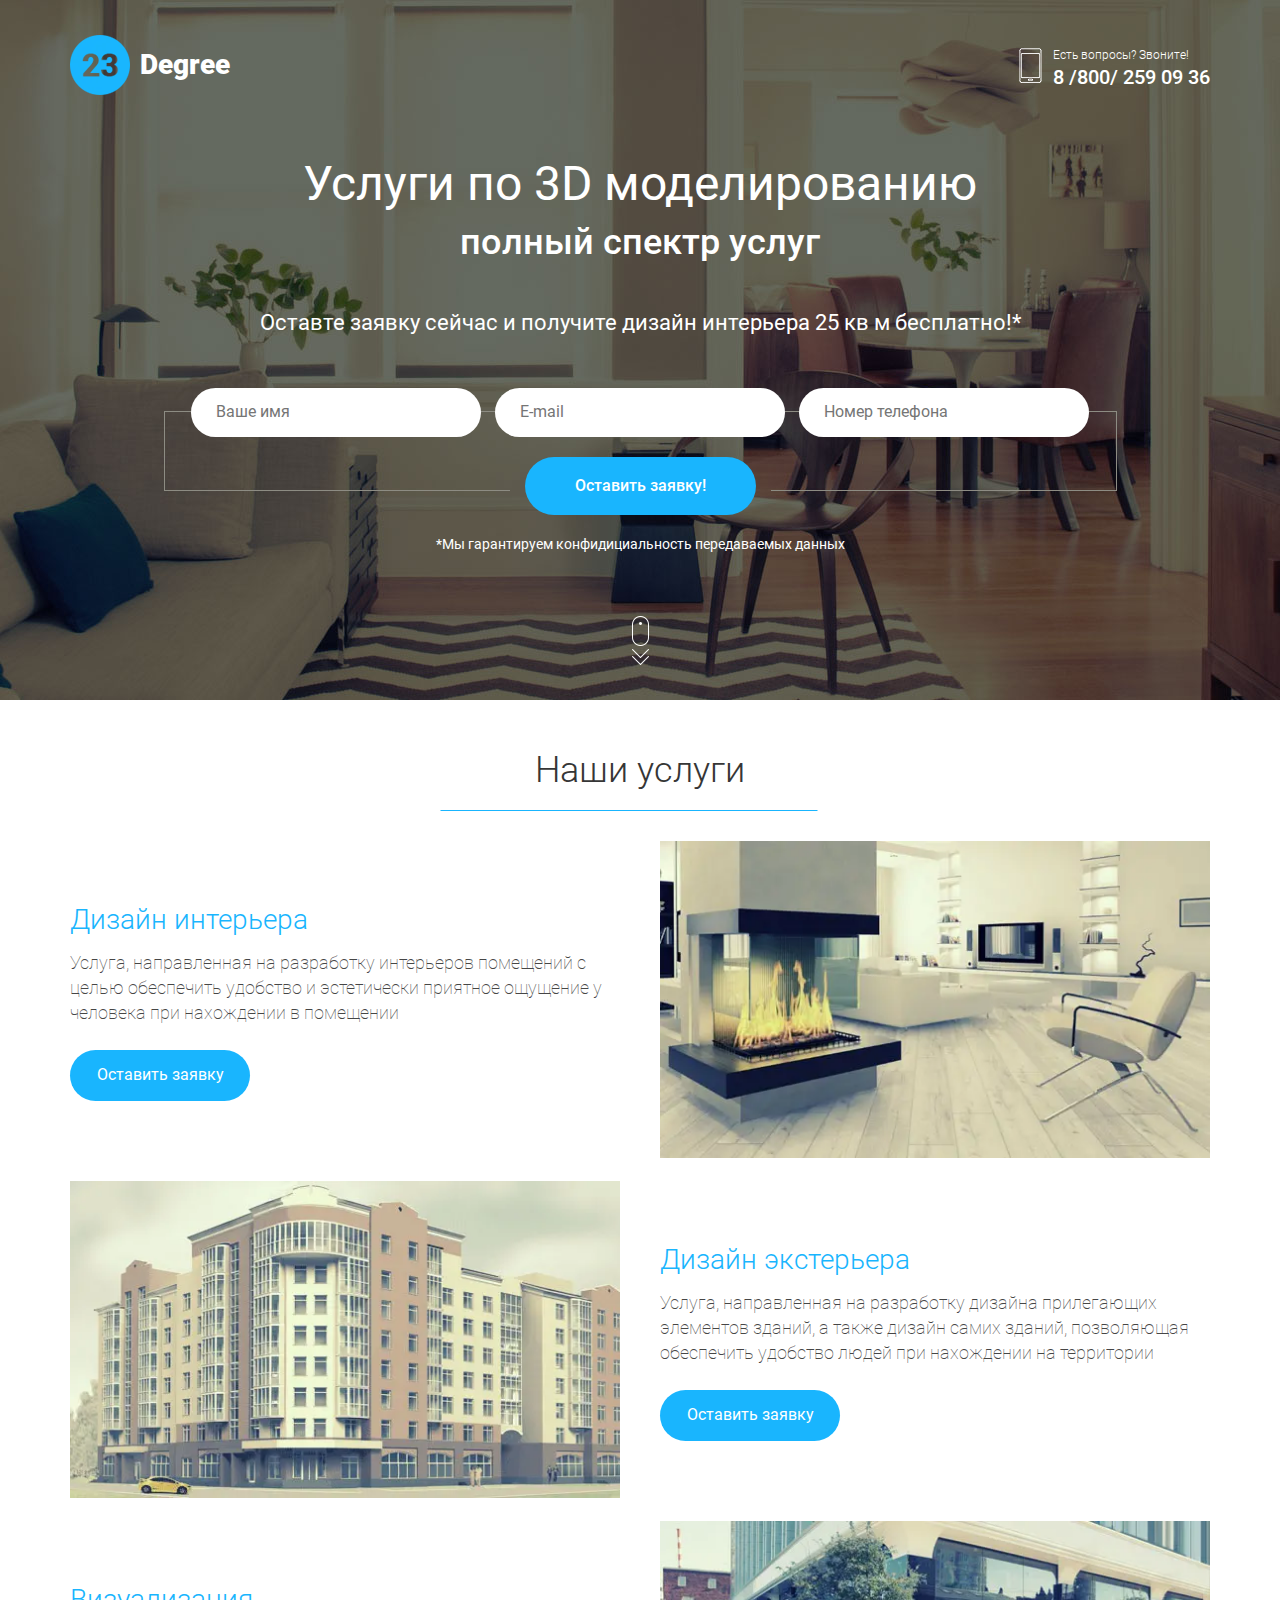
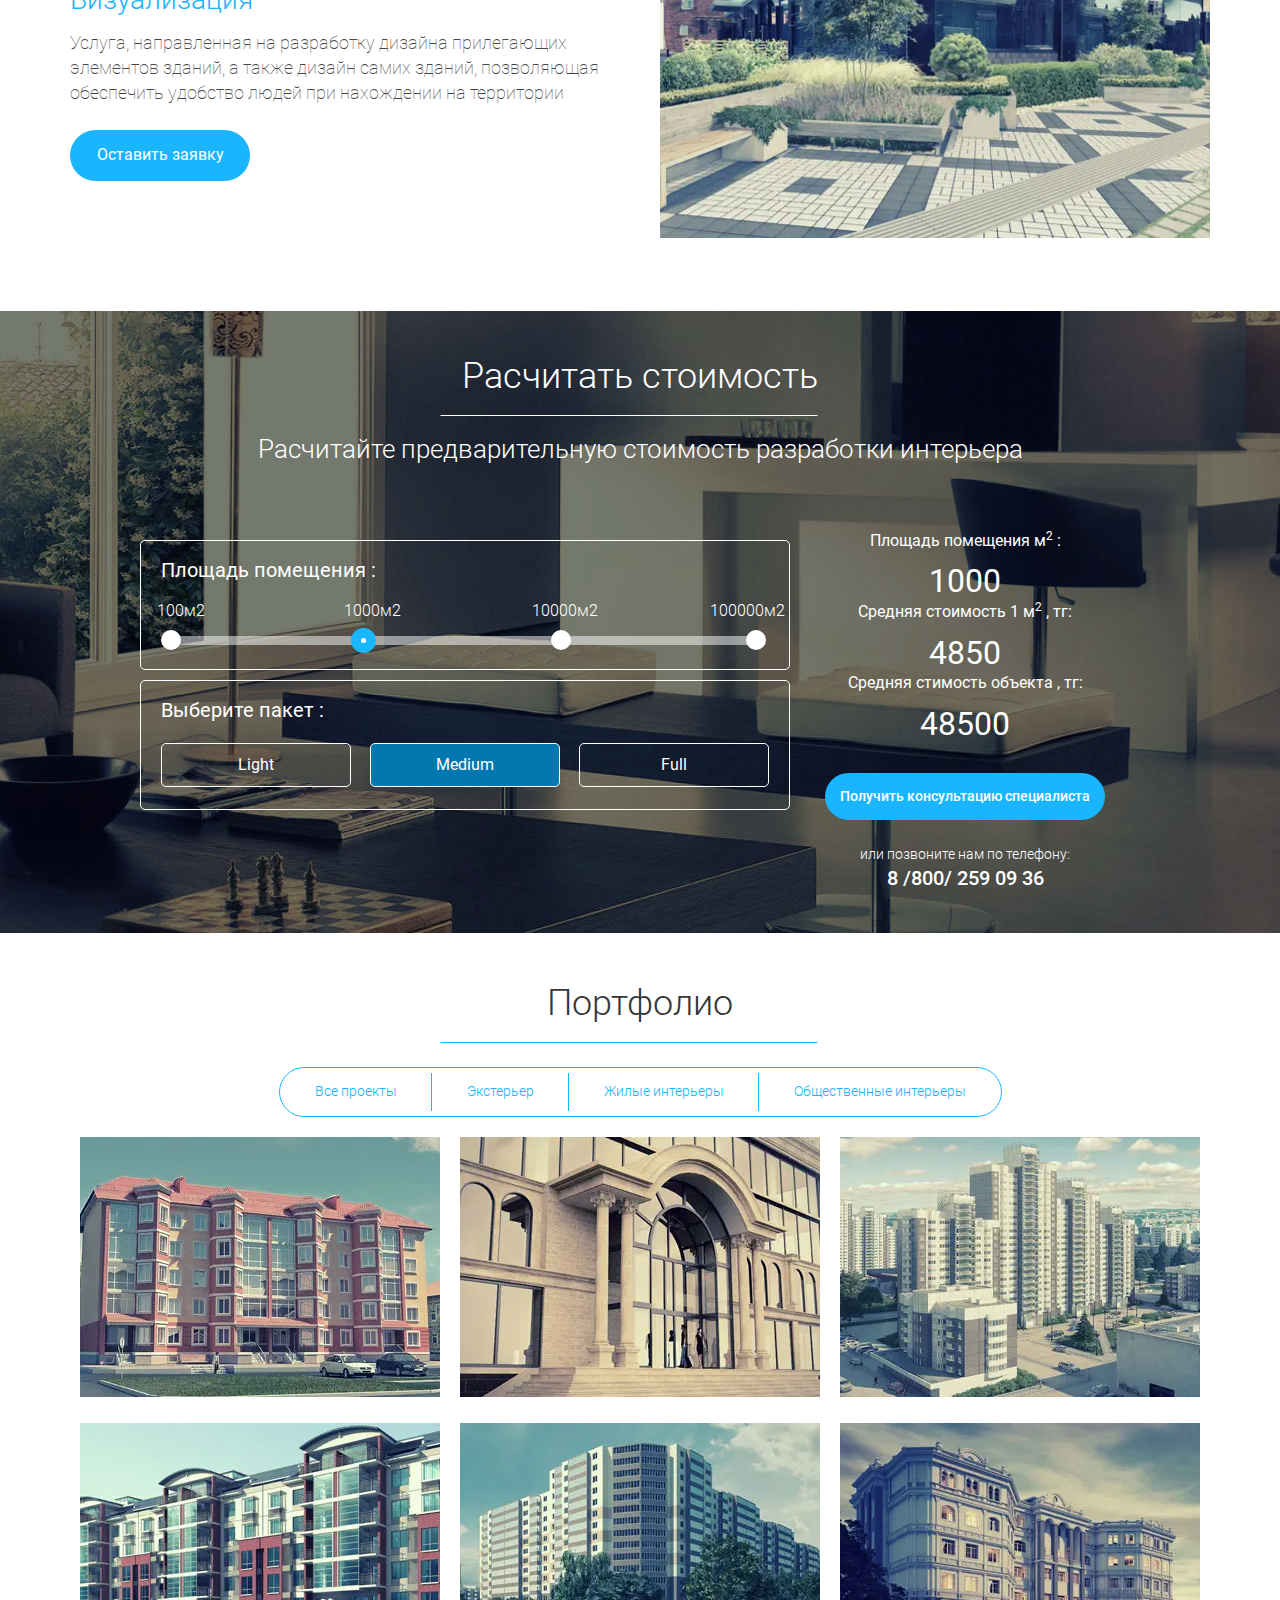
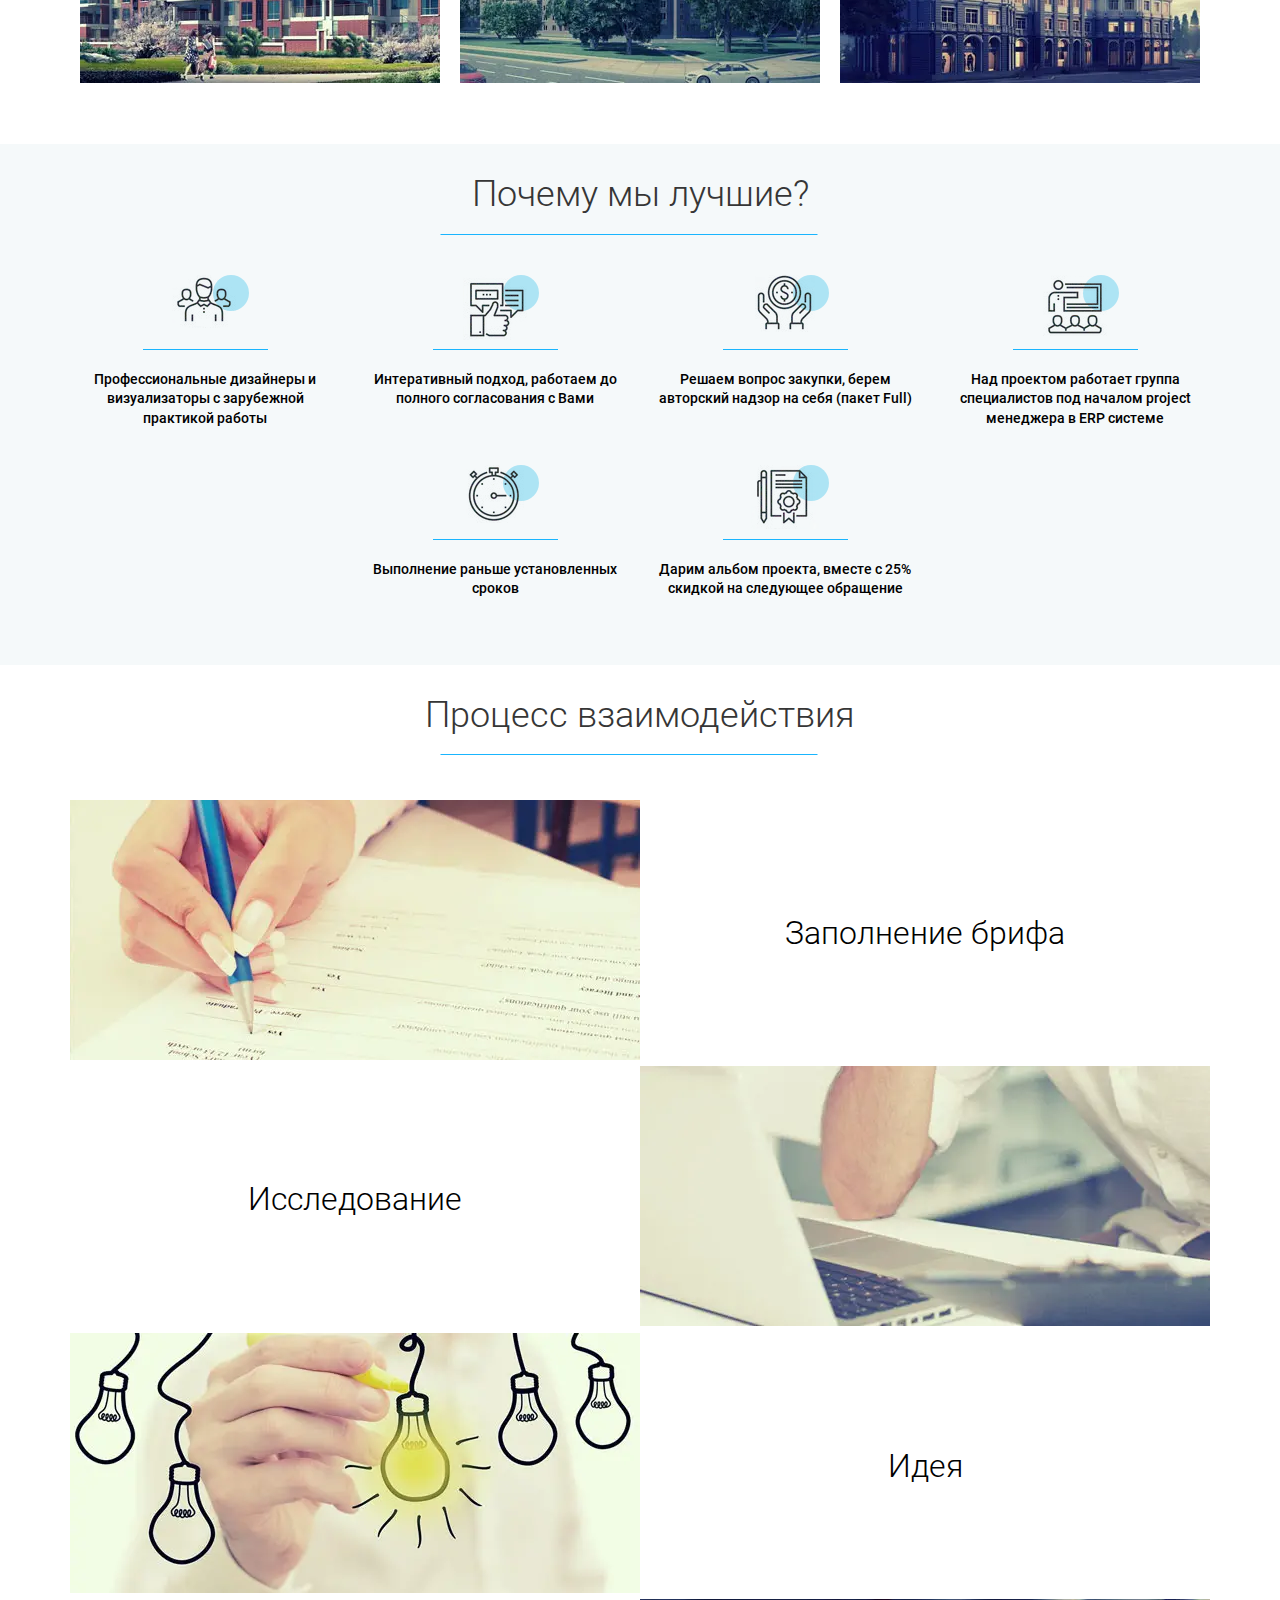
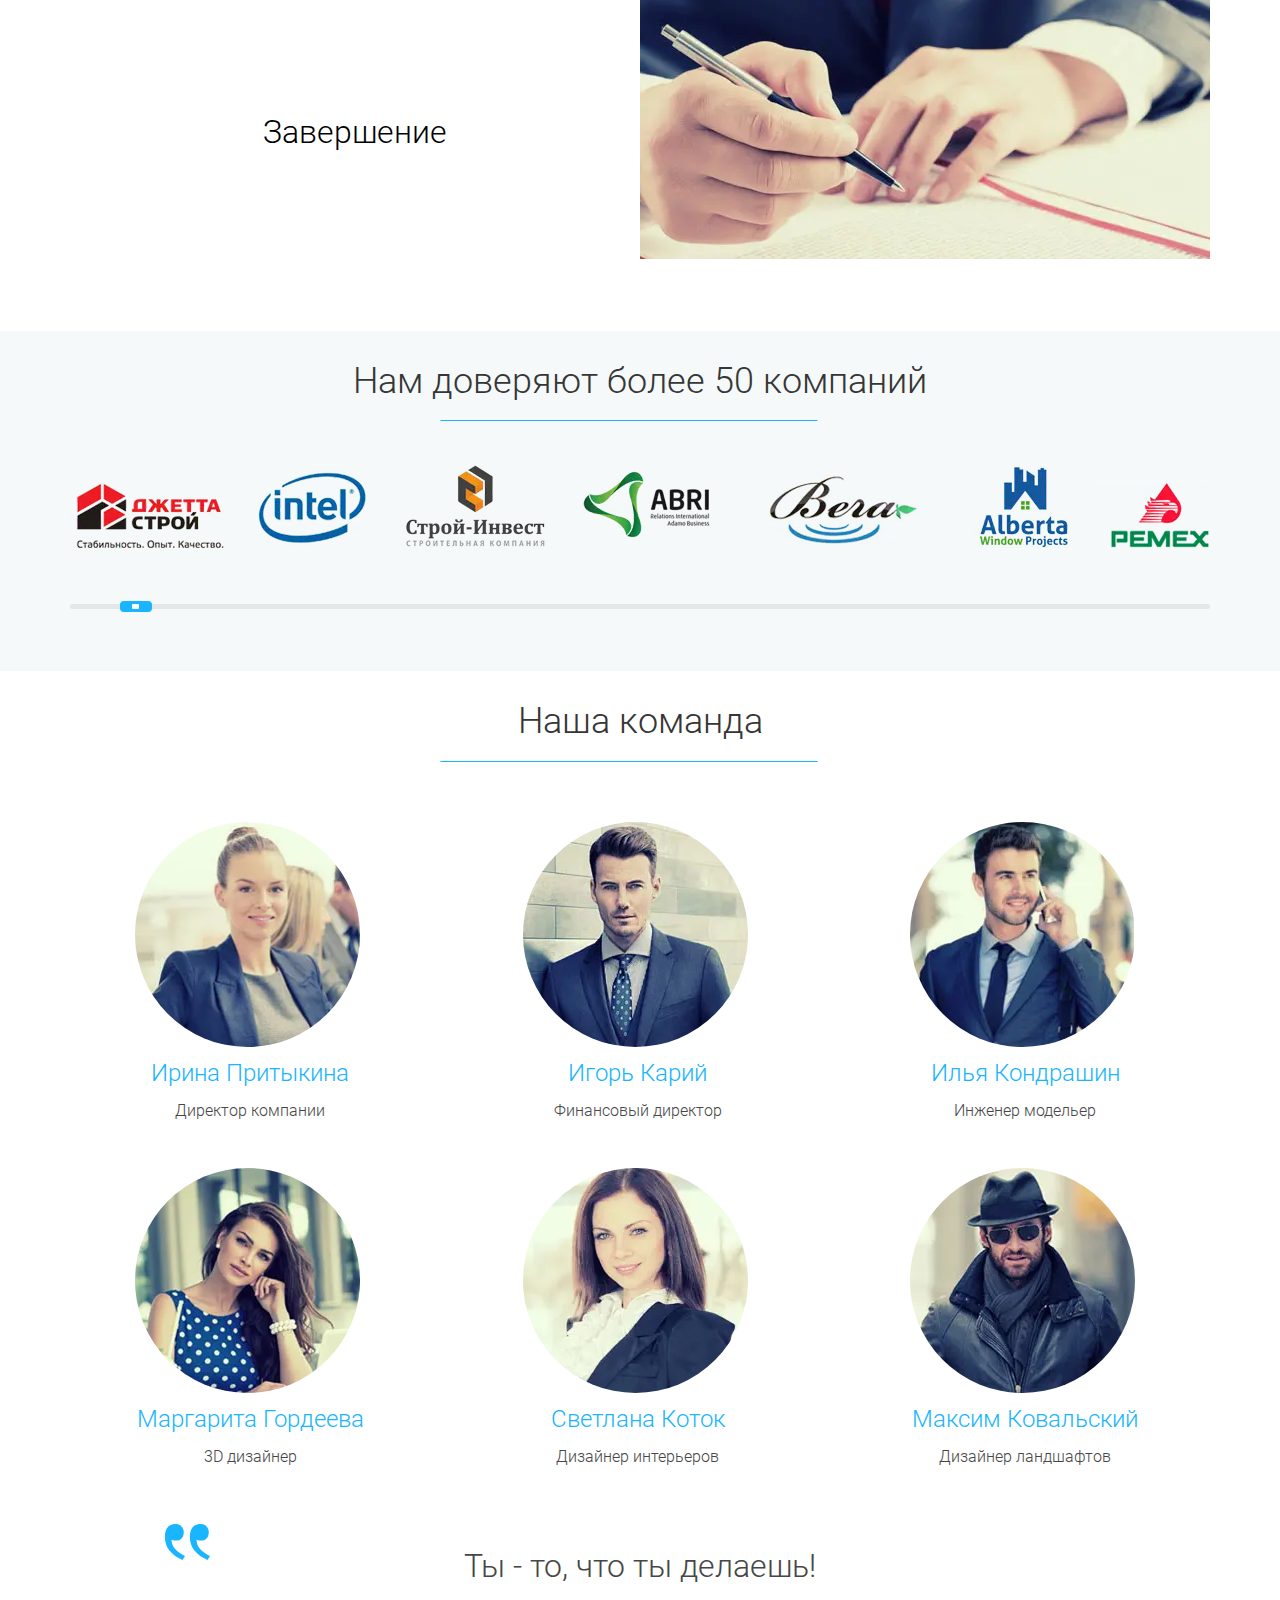
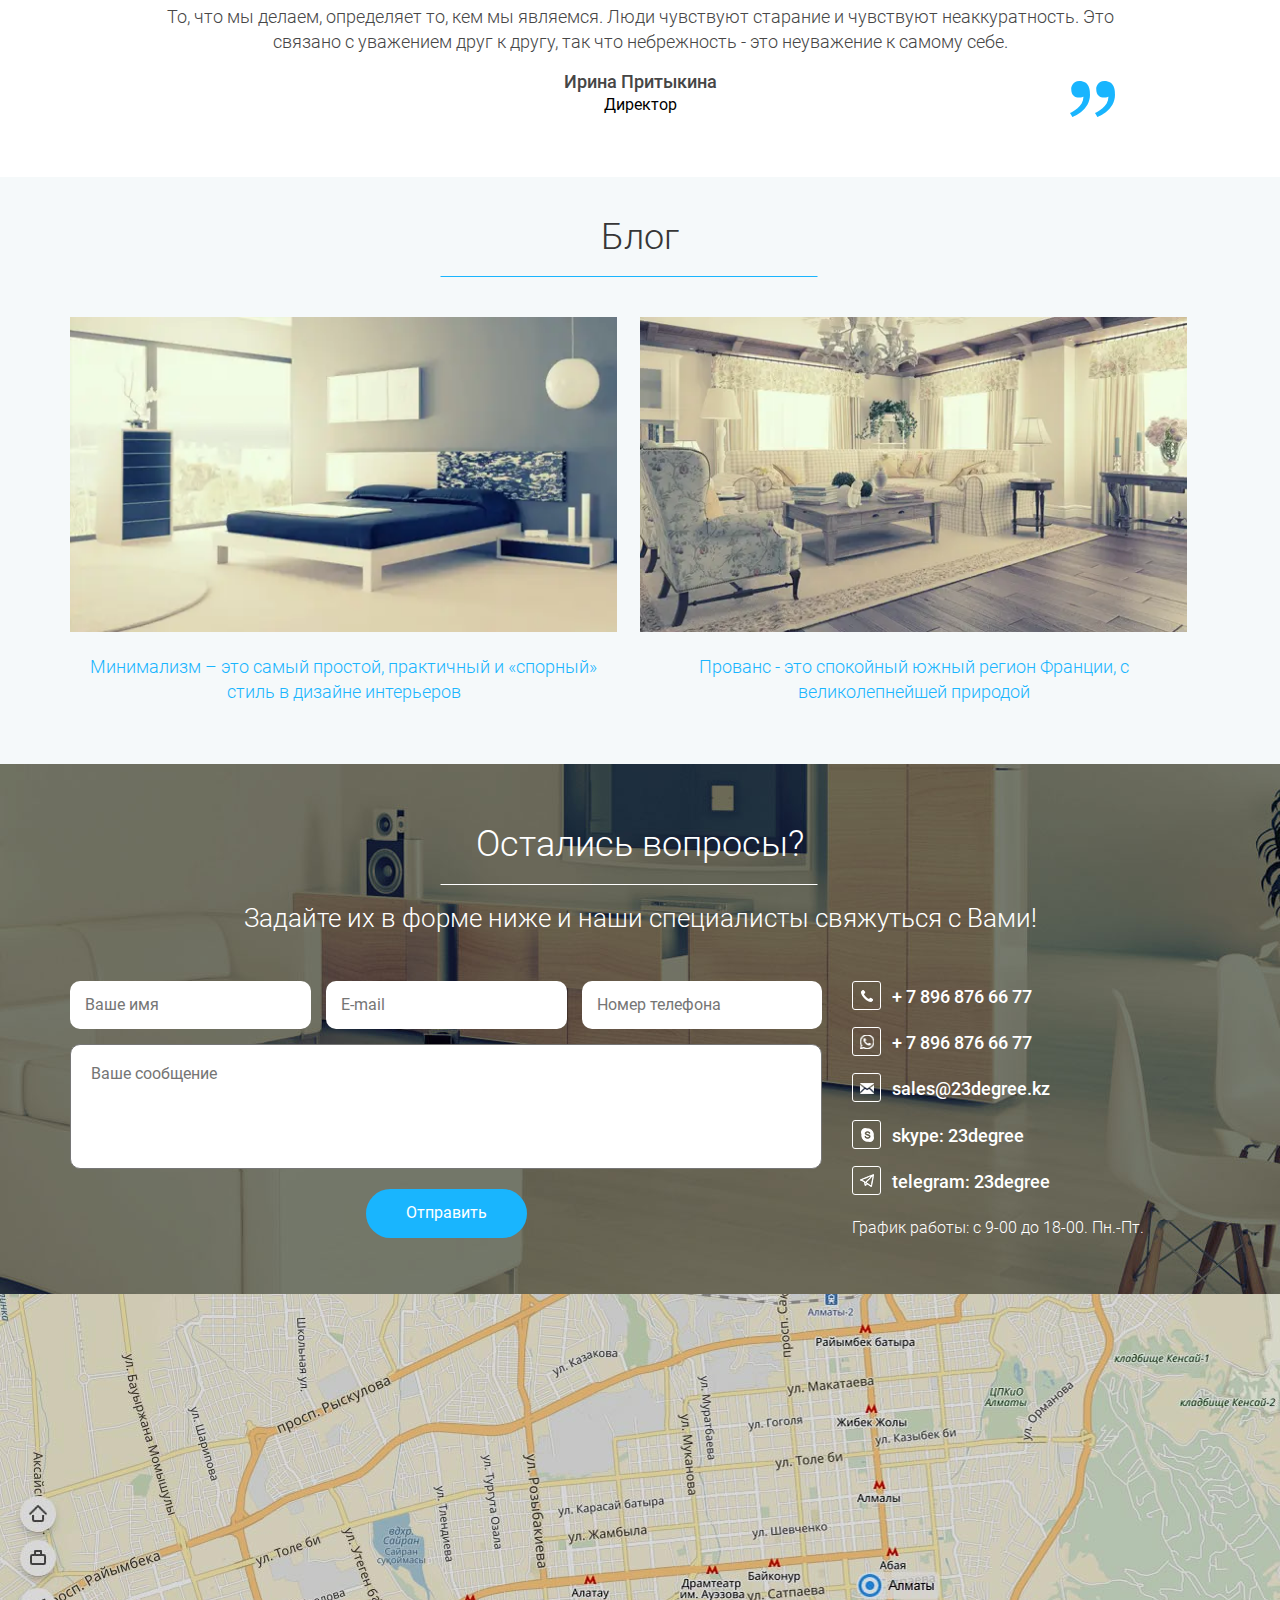
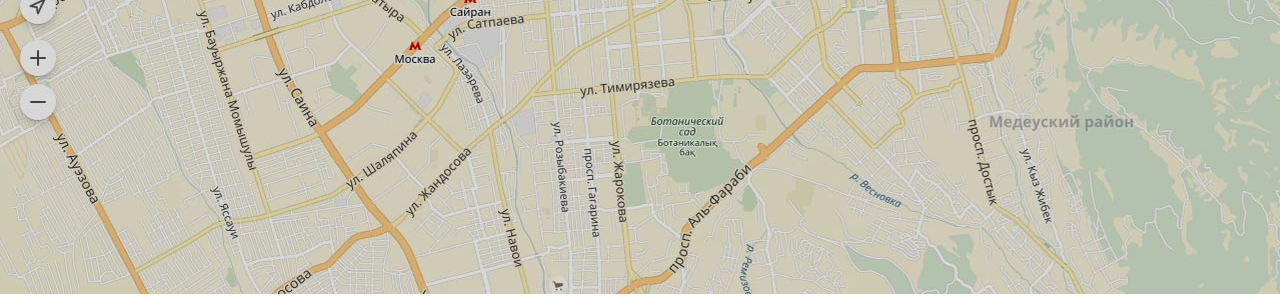
==== commit 4686718c: "final" ====
--- a/index.html
+++ b/index.html
@@ -150,6 +150,16 @@
                               <h2 class="title block-title">Портфолио</h2>
                       <div class="filter">
                         <div class="filter__mobile"><a class="link list-filter__link--mobile" href="javascript:void(0);">Все проекты</a>
+                          <ul class="list list-filter--mobile">
+                            <li class="list__item list-filter__item"><a class="link list-filter__link" href="javascript:void(0);">Все проекты</a>
+                            </li>
+                            <li class="list__item list-filter__item"><a class="link list-filter__link" href="javascript:void(0);">Экстерьер</a>
+                            </li>
+                            <li class="list__item list-filter__item"><a class="link list-filter__link" href="javascript:void(0);">Жилые интерьеры</a>
+                            </li>
+                            <li class="list__item list-filter__item"><a class="link list-filter__link" href="javascript:void(0);">Общественные интерьеры</a>
+                            </li>
+                          </ul>
                         </div>
                         <ul class="list list-filter">
                           <li class="list__item list-filter__item"><a class="link list-filter__link" href="javascript:void(0);">Все проекты</a>
@@ -201,7 +211,7 @@
                               <h2 class="title block-title">Почему мы лучшие?</h2>
                       <ul class="list advantages-list">
                         <li class="list__item advantages-list__item">
-                          <div class="img-wrap">
+                          <div class="advantages__img-wrap">
                                     <picture>
                                       <source type="image/webp" width="67" height="53" srcset="img/advant-1.webp"><img width="67" height="53" src="img/advant-1.png" alt="advabtage">
                                     </picture>
@@ -209,7 +219,7 @@
                                   <p class="discr advantages__discr">Профессиональные дизайнеры и визуализаторы с зарубежной практикой работы</p>
                         </li>
                         <li class="list__item advantages-list__item">
-                          <div class="img-wrap">
+                          <div class="advantages__img-wrap">
                                     <picture>
                                       <source type="image/webp" width="64" height="65" srcset="img/advant-2.webp"><img width="64" height="65" src="img/advant-2.png" alt="advabtage">
                                     </picture>
@@ -217,7 +227,7 @@
                                   <p class="discr advantages__discr">Интеративный подход, работаем до полного согласования с Вами</p>
                         </li>
                         <li class="list__item advantages-list__item">
-                          <div class="img-wrap">
+                          <div class="advantages__img-wrap">
                                     <picture>
                                       <source type="image/webp" width="60" height="57" srcset="img/advant-3.webp"><img width="60" height="57" src="img/advant-3.png" alt="advabtage">
                                     </picture>
@@ -225,7 +235,7 @@
                                   <p class="discr advantages__discr">Решаем вопрос закупки, берем авторский надзор на себя (пакет Full)</p>
                         </li>
                         <li class="list__item advantages-list__item">
-                          <div class="img-wrap">
+                          <div class="advantages__img-wrap">
                                     <picture>
                                       <source type="image/webp" width="64" height="61" srcset="img/advant-4.webp"><img width="64" height="61" src="img/advant-4.png" alt="advabtage">
                                     </picture>
@@ -233,7 +243,7 @@
                                   <p class="discr advantages__discr">Над проектом работает группа специалистов под началом project менеджера в ERP системе</p>
                         </li>
                         <li class="list__item advantages-list__item">
-                          <div class="img-wrap">
+                          <div class="advantages__img-wrap">
                                     <picture>
                                       <source type="image/webp" width="58" height="58" srcset="img/advant-5.webp"><img width="58" height="58" src="img/advant-5.png" alt="advabtage">
                                     </picture>
@@ -241,7 +251,7 @@
                                   <p class="discr advantages__discr">Выполнение раньше установленных сроков</p>
                         </li>
                         <li class="list__item advantages-list__item">
-                          <div class="img-wrap">
+                          <div class="advantages__img-wrap">
                                     <picture>
                                       <source type="image/webp" width="69" height="64" srcset="img/advant-6.webp"><img width="69" height="64" src="img/advant-6.png" alt="advabtage">
                                     </picture>
@@ -255,25 +265,33 @@
                     <div class="layout-position">
                               <h2 class="title block-title">Процесс взаимодействия</h2>
                       <ul class="list cooperation-list">
-                        <li class="list cooperation-list__item">
-                                  <picture>
-                                    <source type="image/webp" width="570" height="260" srcset="img/coop-img1.webp"><img width="570" height="260" src="img/coop-img1.jpg" alt="step1">
-                                  </picture><span class="cooperation-step">Заполнение брифа</span>
-                        </li>
-                        <li class="list cooperation-list__item list-rewerse">
-                                  <picture>
-                                    <source type="image/webp" width="570" height="260" srcset="img/coop-img2.webp"><img width="570" height="260" src="img/coop-img2.jpg" alt="step2">
-                                  </picture><span class="cooperation-step">Исследование</span>
-                        </li>
-                        <li class="list cooperation-list__item">
-                                  <picture>
-                                    <source type="image/webp" width="570" height="260" srcset="img/coop-img3.webp"><img width="570" height="260" src="img/coop-img3.jpg" alt="step3">
-                                  </picture><span class="cooperation-step">Идея</span>
-                        </li>
-                        <li class="list cooperation-list__item list-rewerse">
-                                  <picture>
-                                    <source type="image/webp" width="570" height="260" srcset="img/coop-img4.webp"><img width="570" height="260" src="img/coop-img4.jpg" alt="step4">
-                                  </picture><span class="cooperation-step">Завершение</span>
+                        <li class="cooperation-list__item">
+                          <div class="cooperation-list__item-img">
+                                    <picture>
+                                      <source type="image/webp" width="570" height="260" srcset="img/coop-img1.webp"><img width="570" height="260" src="img/coop-img1.jpg" alt="step1">
+                                    </picture>
+                          </div><span class="cooperation-step">Заполнение брифа</span>
+                        </li>
+                        <li class="cooperation-list__item list-rewerse">
+                          <div class="cooperation-list__item-img">
+                                    <picture>
+                                      <source type="image/webp" width="570" height="260" srcset="img/coop-img2.webp"><img width="570" height="260" src="img/coop-img2.jpg" alt="step2">
+                                    </picture>
+                          </div><span class="cooperation-step">Исследование</span>
+                        </li>
+                        <li class="cooperation-list__item">
+                          <div class="cooperation-list__item-img">
+                                    <picture>
+                                      <source type="image/webp" width="570" height="260" srcset="img/coop-img3.webp"><img width="570" height="260" src="img/coop-img3.jpg" alt="step3">
+                                    </picture>
+                          </div><span class="cooperation-step">Идея</span>
+                        </li>
+                        <li class="cooperation-list__item list-rewerse">
+                          <div class="cooperation-list__item-img">
+                                    <picture>
+                                      <source type="image/webp" width="570" height="260" srcset="img/coop-img4.webp"><img width="570" height="260" src="img/coop-img4.jpg" alt="step4">
+                                    </picture>
+                          </div><span class="cooperation-step">Завершение</span>
                         </li>
                       </ul>
                     </div>
@@ -444,5 +462,6 @@
         </footer>
       </div>
     </div>
+    <script src="../js/main.js"></script>
   </body>
 </html>--- a/styles/main.css
+++ b/styles/main.css
@@ -378,6 +378,762 @@
   display: none;
 }
 
+/**
+ * Swiper 5.2.1
+ * Most modern mobile touch slider and framework with hardware accelerated transitions
+ * http://swiperjs.com
+ *
+ * Copyright 2014-2019 Vladimir Kharlampidi
+ *
+ * Released under the MIT License
+ *
+ * Released on: November 16, 2019
+ */
+
+@font-face {
+  font-family: 'swiper-icons';
+  src: url("data:application/font-woff;charset=utf-8;base64, [base64]//wADZ2x5ZgAAAywAAADMAAAD2MHtryVoZWFkAAABbAAAADAAAAA2E2+eoWhoZWEAAAGcAAAAHwAAACQC9gDzaG10eAAAAigAAAAZAAAArgJkABFsb2NhAAAC0AAAAFoAAABaFQAUGG1heHAAAAG8AAAAHwAAACAAcABAbmFtZQAAA/gAAAE5AAACXvFdBwlwb3N0AAAFNAAAAGIAAACE5s74hXjaY2BkYGAAYpf5Hu/j+W2+MnAzMYDAzaX6QjD6/4//Bxj5GA8AuRwMYGkAPywL13jaY2BkYGA88P8Agx4j+/8fQDYfA1AEBWgDAIB2BOoAeNpjYGRgYNBh4GdgYgABEMnIABJzYNADCQAACWgAsQB42mNgYfzCOIGBlYGB0YcxjYGBwR1Kf2WQZGhhYGBiYGVmgAFGBiQQkOaawtDAoMBQxXjg/wEGPcYDDA4wNUA2CCgwsAAAO4EL6gAAeNpj2M0gyAACqxgGNWBkZ2D4/wMA+xkDdgAAAHjaY2BgYGaAYBkGRgYQiAHyGMF8FgYHIM3DwMHABGQrMOgyWDLEM1T9/w8UBfEMgLzE////P/5//f/V/xv+r4eaAAeMbAxwIUYmIMHEgKYAYjUcsDAwsLKxc3BycfPw8jEQA/[base64]/uznmfPFBNODM2K7MTQ45YEAZqGP81AmGGcF3iPqOop0r1SPTaTbVkfUe4HXj97wYE+yNwWYxwWu4v1ugWHgo3S1XdZEVqWM7ET0cfnLGxWfkgR42o2PvWrDMBSFj/IHLaF0zKjRgdiVMwScNRAoWUoH78Y2icB/yIY09An6AH2Bdu/UB+yxopYshQiEvnvu0dURgDt8QeC8PDw7Fpji3fEA4z/PEJ6YOB5hKh4dj3EvXhxPqH/SKUY3rJ7srZ4FZnh1PMAtPhwP6fl2PMJMPDgeQ4rY8YT6Gzao0eAEA409DuggmTnFnOcSCiEiLMgxCiTI6Cq5DZUd3Qmp10vO0LaLTd2cjN4fOumlc7lUYbSQcZFkutRG7g6JKZKy0RmdLY680CDnEJ+UMkpFFe1RN7nxdVpXrC4aTtnaurOnYercZg2YVmLN/d/gczfEimrE/fs/bOuq29Zmn8tloORaXgZgGa78yO9/cnXm2BpaGvq25Dv9S4E9+5SIc9PqupJKhYFSSl47+Qcr1mYNAAAAeNptw0cKwkAAAMDZJA8Q7OUJvkLsPfZ6zFVERPy8qHh2YER+3i/BP83vIBLLySsoKimrqKqpa2hp6+jq6RsYGhmbmJqZSy0sraxtbO3sHRydnEMU4uR6yx7JJXveP7WrDycAAAAAAAH//wACeNpjYGRgYOABYhkgZgJCZgZNBkYGLQZtIJsFLMYAAAw3ALgAeNolizEKgDAQBCchRbC2sFER0YD6qVQiBCv/H9ezGI6Z5XBAw8CBK/m5iQQVauVbXLnOrMZv2oLdKFa8Pjuru2hJzGabmOSLzNMzvutpB3N42mNgZGBg4GKQYzBhYMxJLMlj4GBgAYow/P/PAJJhLM6sSoWKfWCAAwDAjgbRAAB42mNgYGBkAIIbCZo5IPrmUn0hGA0AO8EFTQAA") format("woff");
+  font-weight: 400;
+  font-style: normal;
+}
+
+/* Auto Height */
+
+/* 3D Effects */
+
+/* CSS Mode */
+
+/* Common Styles */
+
+/* Bullets */
+
+/* Progress */
+
+/* Scrollbar */
+
+/* Preloader */
+
+@keyframes swiper-preloader-spin {
+  100% {
+    transform: rotate(360deg);
+  }
+}
+
+/* a11y */
+
+:root {
+  --swiper-theme-color: #007aff;
+  --swiper-navigation-size: 44px;
+}
+
+.swiper-container {
+  margin-left: auto;
+  margin-right: auto;
+  position: relative;
+  overflow: hidden;
+  list-style: none;
+  padding: 0;
+  z-index: 1;
+}
+
+.swiper-container .swiper-notification {
+  position: absolute;
+  left: 0;
+  top: 0;
+  pointer-events: none;
+  opacity: 0;
+  z-index: -1000;
+}
+
+.swiper-container-vertical > .swiper-wrapper {
+  flex-direction: column;
+}
+
+.swiper-container-vertical > .swiper-pagination-bullets {
+  right: 10px;
+  top: 50%;
+  transform: translate3d(0px, -50%, 0);
+}
+
+.swiper-container-vertical > .swiper-pagination-bullets .swiper-pagination-bullet {
+  margin: 6px 0;
+  display: block;
+}
+
+.swiper-container-vertical > .swiper-pagination-bullets.swiper-pagination-bullets-dynamic {
+  top: 50%;
+  transform: translateY(-50%);
+  width: 8px;
+}
+
+.swiper-container-vertical > .swiper-pagination-bullets.swiper-pagination-bullets-dynamic .swiper-pagination-bullet {
+  display: inline-block;
+  transition: 200ms transform, 200ms top;
+}
+
+.swiper-container-vertical > .swiper-pagination-progressbar.swiper-pagination-progressbar-opposite {
+  width: 100%;
+  height: 4px;
+  left: 0;
+  top: 0;
+}
+
+.swiper-container-vertical > .swiper-pagination-progressbar {
+  width: 4px;
+  height: 100%;
+  left: 0;
+  top: 0;
+}
+
+.swiper-container-vertical > .swiper-scrollbar {
+  position: absolute;
+  right: 3px;
+  top: 1%;
+  z-index: 50;
+  width: 5px;
+  height: 98%;
+}
+
+.swiper-wrapper {
+  position: relative;
+  width: 100%;
+  height: 100%;
+  z-index: 1;
+  display: flex;
+  transition-property: transform;
+  box-sizing: content-box;
+  transform: translate3d(0px, 0, 0);
+}
+
+.swiper-container-android .swiper-slide {
+  transform: translate3d(0px, 0, 0);
+}
+
+.swiper-container-multirow > .swiper-wrapper {
+  flex-wrap: wrap;
+}
+
+.swiper-container-multirow-column > .swiper-wrapper {
+  flex-wrap: wrap;
+  flex-direction: column;
+}
+
+.swiper-container-free-mode > .swiper-wrapper {
+  transition-timing-function: ease-out;
+  margin: 0 auto;
+}
+
+.swiper-slide {
+  flex-shrink: 0;
+  width: 100%;
+  height: 100%;
+  position: relative;
+  transition-property: transform;
+}
+
+.swiper-slide-invisible-blank {
+  visibility: hidden;
+}
+
+.swiper-container-autoheight {
+  height: auto;
+}
+
+.swiper-container-autoheight .swiper-slide {
+  height: auto;
+}
+
+.swiper-container-autoheight .swiper-wrapper {
+  align-items: flex-start;
+  transition-property: transform, height;
+}
+
+.swiper-container-3d {
+  perspective: 1200px;
+}
+
+.swiper-container-3d .swiper-wrapper {
+  transform-style: preserve-3d;
+}
+
+.swiper-container-3d .swiper-slide {
+  transform-style: preserve-3d;
+}
+
+.swiper-container-3d .swiper-slide-shadow-left {
+  transform-style: preserve-3d;
+  position: absolute;
+  left: 0;
+  top: 0;
+  width: 100%;
+  height: 100%;
+  pointer-events: none;
+  z-index: 10;
+  background-image: linear-gradient(to left, rgba(0, 0, 0, 0.5), rgba(0, 0, 0, 0));
+}
+
+.swiper-container-3d .swiper-slide-shadow-right {
+  transform-style: preserve-3d;
+  position: absolute;
+  left: 0;
+  top: 0;
+  width: 100%;
+  height: 100%;
+  pointer-events: none;
+  z-index: 10;
+  background-image: linear-gradient(to right, rgba(0, 0, 0, 0.5), rgba(0, 0, 0, 0));
+}
+
+.swiper-container-3d .swiper-slide-shadow-top {
+  transform-style: preserve-3d;
+  position: absolute;
+  left: 0;
+  top: 0;
+  width: 100%;
+  height: 100%;
+  pointer-events: none;
+  z-index: 10;
+  background-image: linear-gradient(to top, rgba(0, 0, 0, 0.5), rgba(0, 0, 0, 0));
+}
+
+.swiper-container-3d .swiper-slide-shadow-bottom {
+  transform-style: preserve-3d;
+  position: absolute;
+  left: 0;
+  top: 0;
+  width: 100%;
+  height: 100%;
+  pointer-events: none;
+  z-index: 10;
+  background-image: linear-gradient(to bottom, rgba(0, 0, 0, 0.5), rgba(0, 0, 0, 0));
+}
+
+.swiper-container-3d .swiper-cube-shadow {
+  transform-style: preserve-3d;
+}
+
+.swiper-container-css-mode > .swiper-wrapper {
+  overflow: auto;
+  scrollbar-width: none;
+  -ms-overflow-style: none;
+}
+
+.swiper-container-css-mode > .swiper-wrapper::-webkit-scrollbar {
+  display: none;
+}
+
+.swiper-container-css-mode > .swiper-wrapper > .swiper-slide {
+  scroll-snap-align: start start;
+}
+
+.swiper-container-horizontal.swiper-container-css-mode > .swiper-wrapper {
+  scroll-snap-type: x mandatory;
+}
+
+.swiper-container-vertical.swiper-container-css-mode > .swiper-wrapper {
+  scroll-snap-type: y mandatory;
+}
+
+.swiper-button-prev {
+  position: absolute;
+  top: 50%;
+  width: calc(var(--swiper-navigation-size) / 44 * 27);
+  height: var(--swiper-navigation-size);
+  margin-top: calc(-1 * var(--swiper-navigation-size) / 2);
+  z-index: 10;
+  cursor: pointer;
+  display: flex;
+  align-items: center;
+  justify-content: center;
+  color: var(--swiper-navigation-color, var(--swiper-theme-color));
+  left: 10px;
+  right: auto;
+}
+
+.swiper-button-prev:after {
+  font-family: swiper-icons;
+  font-size: var(--swiper-navigation-size);
+  text-transform: none !important;
+  letter-spacing: 0;
+  text-transform: none;
+  font-variant: initial;
+  content: 'prev';
+}
+
+.swiper-button-next {
+  position: absolute;
+  top: 50%;
+  width: calc(var(--swiper-navigation-size) / 44 * 27);
+  height: var(--swiper-navigation-size);
+  margin-top: calc(-1 * var(--swiper-navigation-size) / 2);
+  z-index: 10;
+  cursor: pointer;
+  display: flex;
+  align-items: center;
+  justify-content: center;
+  color: var(--swiper-navigation-color, var(--swiper-theme-color));
+  right: 10px;
+  left: auto;
+}
+
+.swiper-button-next:after {
+  font-family: swiper-icons;
+  font-size: var(--swiper-navigation-size);
+  text-transform: none !important;
+  letter-spacing: 0;
+  text-transform: none;
+  font-variant: initial;
+  content: 'next';
+}
+
+.swiper-button-prev.swiper-button-disabled {
+  opacity: 0.35;
+  cursor: auto;
+  pointer-events: none;
+}
+
+.swiper-button-next.swiper-button-disabled {
+  opacity: 0.35;
+  cursor: auto;
+  pointer-events: none;
+}
+
+.swiper-container-rtl .swiper-button-next {
+  left: 10px;
+  right: auto;
+}
+
+.swiper-container-rtl .swiper-button-next:after {
+  content: 'prev';
+}
+
+.swiper-container-rtl .swiper-button-prev {
+  right: 10px;
+  left: auto;
+}
+
+.swiper-container-rtl .swiper-button-prev:after {
+  content: 'next';
+}
+
+.swiper-container-rtl .swiper-pagination-progressbar .swiper-pagination-progressbar-fill {
+  transform-origin: right top;
+}
+
+.swiper-button-prev.swiper-button-white {
+  --swiper-navigation-color: #ffffff;
+}
+
+.swiper-button-next.swiper-button-white {
+  --swiper-navigation-color: #ffffff;
+}
+
+.swiper-button-prev.swiper-button-black {
+  --swiper-navigation-color: #000000;
+}
+
+.swiper-button-next.swiper-button-black {
+  --swiper-navigation-color: #000000;
+}
+
+.swiper-button-lock {
+  display: none;
+}
+
+.swiper-pagination {
+  position: absolute;
+  text-align: center;
+  transition: 300ms opacity;
+  transform: translate3d(0, 0, 0);
+  z-index: 10;
+}
+
+.swiper-pagination.swiper-pagination-hidden {
+  opacity: 0;
+}
+
+.swiper-pagination-fraction {
+  bottom: 10px;
+  left: 0;
+  width: 100%;
+}
+
+.swiper-pagination-custom {
+  bottom: 10px;
+  left: 0;
+  width: 100%;
+}
+
+.swiper-container-horizontal > .swiper-pagination-bullets {
+  bottom: 10px;
+  left: 0;
+  width: 100%;
+}
+
+.swiper-container-horizontal > .swiper-pagination-bullets .swiper-pagination-bullet {
+  margin: 0 4px;
+}
+
+.swiper-container-horizontal > .swiper-pagination-bullets.swiper-pagination-bullets-dynamic {
+  left: 50%;
+  transform: translateX(-50%);
+  white-space: nowrap;
+}
+
+.swiper-container-horizontal > .swiper-pagination-bullets.swiper-pagination-bullets-dynamic .swiper-pagination-bullet {
+  transition: 200ms transform, 200ms left;
+}
+
+.swiper-container-horizontal > .swiper-pagination-progressbar {
+  width: 100%;
+  height: 4px;
+  left: 0;
+  top: 0;
+}
+
+.swiper-container-horizontal > .swiper-pagination-progressbar.swiper-pagination-progressbar-opposite {
+  width: 4px;
+  height: 100%;
+  left: 0;
+  top: 0;
+}
+
+.swiper-container-horizontal > .swiper-scrollbar {
+  position: absolute;
+  left: 1%;
+  bottom: 3px;
+  z-index: 50;
+  height: 5px;
+  width: 98%;
+}
+
+.swiper-pagination-bullets-dynamic {
+  overflow: hidden;
+  font-size: 0;
+}
+
+.swiper-pagination-bullets-dynamic .swiper-pagination-bullet {
+  transform: scale(0.33);
+  position: relative;
+}
+
+.swiper-pagination-bullets-dynamic .swiper-pagination-bullet-active {
+  transform: scale(1);
+}
+
+.swiper-pagination-bullets-dynamic .swiper-pagination-bullet-active-main {
+  transform: scale(1);
+}
+
+.swiper-pagination-bullets-dynamic .swiper-pagination-bullet-active-prev {
+  transform: scale(0.66);
+}
+
+.swiper-pagination-bullets-dynamic .swiper-pagination-bullet-active-prev-prev {
+  transform: scale(0.33);
+}
+
+.swiper-pagination-bullets-dynamic .swiper-pagination-bullet-active-next {
+  transform: scale(0.66);
+}
+
+.swiper-pagination-bullets-dynamic .swiper-pagination-bullet-active-next-next {
+  transform: scale(0.33);
+}
+
+.swiper-pagination-bullet {
+  width: 8px;
+  height: 8px;
+  display: inline-block;
+  border-radius: 100%;
+  background: #000;
+  opacity: 0.2;
+}
+
+button.swiper-pagination-bullet {
+  border: none;
+  margin: 0;
+  padding: 0;
+  box-shadow: none;
+  -webkit-appearance: none;
+  -moz-appearance: none;
+  appearance: none;
+}
+
+.swiper-pagination-clickable .swiper-pagination-bullet {
+  cursor: pointer;
+}
+
+.swiper-pagination-bullet-active {
+  opacity: 1;
+  background: var(--swiper-pagination-color, var(--swiper-theme-color));
+}
+
+.swiper-container-horizontal.swiper-container-rtl > .swiper-pagination-bullets-dynamic .swiper-pagination-bullet {
+  transition: 200ms transform, 200ms right;
+}
+
+.swiper-pagination-progressbar {
+  background: rgba(0, 0, 0, 0.25);
+  position: absolute;
+}
+
+.swiper-pagination-progressbar .swiper-pagination-progressbar-fill {
+  background: var(--swiper-pagination-color, var(--swiper-theme-color));
+  position: absolute;
+  left: 0;
+  top: 0;
+  width: 100%;
+  height: 100%;
+  transform: scale(0);
+  transform-origin: left top;
+}
+
+.swiper-pagination-white {
+  --swiper-pagination-color: #ffffff;
+}
+
+.swiper-pagination-black {
+  --swiper-pagination-color: #000000;
+}
+
+.swiper-pagination-lock {
+  display: none;
+}
+
+.swiper-scrollbar {
+  border-radius: 10px;
+  position: relative;
+  -ms-touch-action: none;
+  background: rgba(0, 0, 0, 0.1);
+}
+
+.swiper-scrollbar-drag {
+  height: 100%;
+  width: 100%;
+  position: relative;
+  background: rgba(0, 0, 0, 0.5);
+  border-radius: 10px;
+  left: 0;
+  top: 0;
+}
+
+.swiper-scrollbar-cursor-drag {
+  cursor: move;
+}
+
+.swiper-scrollbar-lock {
+  display: none;
+}
+
+.swiper-zoom-container {
+  width: 100%;
+  height: 100%;
+  display: flex;
+  justify-content: center;
+  align-items: center;
+  text-align: center;
+}
+
+.swiper-zoom-container > img {
+  max-width: 100%;
+  max-height: 100%;
+  object-fit: contain;
+}
+
+.swiper-zoom-container > svg {
+  max-width: 100%;
+  max-height: 100%;
+  object-fit: contain;
+}
+
+.swiper-zoom-container > canvas {
+  max-width: 100%;
+  max-height: 100%;
+  object-fit: contain;
+}
+
+.swiper-slide-zoomed {
+  cursor: move;
+}
+
+.swiper-lazy-preloader {
+  width: 42px;
+  height: 42px;
+  position: absolute;
+  left: 50%;
+  top: 50%;
+  margin-left: -21px;
+  margin-top: -21px;
+  z-index: 10;
+  transform-origin: 50%;
+  animation: swiper-preloader-spin 1s infinite linear;
+  box-sizing: border-box;
+  border: 4px solid var(--swiper-preloader-color, var(--swiper-theme-color));
+  border-radius: 50%;
+  border-top-color: transparent;
+}
+
+.swiper-lazy-preloader-white {
+  --swiper-preloader-color: #fff;
+}
+
+.swiper-lazy-preloader-black {
+  --swiper-preloader-color: #000;
+}
+
+.swiper-container-fade.swiper-container-free-mode .swiper-slide {
+  transition-timing-function: ease-out;
+}
+
+.swiper-container-fade .swiper-slide {
+  pointer-events: none;
+  transition-property: opacity;
+}
+
+.swiper-container-fade .swiper-slide .swiper-slide {
+  pointer-events: none;
+}
+
+.swiper-container-fade .swiper-slide-active {
+  pointer-events: auto;
+}
+
+.swiper-container-fade .swiper-slide-active .swiper-slide-active {
+  pointer-events: auto;
+}
+
+.swiper-container-cube {
+  overflow: visible;
+}
+
+.swiper-container-cube .swiper-slide {
+  pointer-events: none;
+  -webkit-backface-visibility: hidden;
+  backface-visibility: hidden;
+  z-index: 1;
+  visibility: hidden;
+  transform-origin: 0 0;
+  width: 100%;
+  height: 100%;
+}
+
+.swiper-container-cube .swiper-slide .swiper-slide {
+  pointer-events: none;
+}
+
+.swiper-container-cube .swiper-slide-active {
+  pointer-events: auto;
+  visibility: visible;
+}
+
+.swiper-container-cube .swiper-slide-active .swiper-slide-active {
+  pointer-events: auto;
+}
+
+.swiper-container-cube .swiper-slide-next {
+  pointer-events: auto;
+  visibility: visible;
+}
+
+.swiper-container-cube .swiper-slide-next + .swiper-slide {
+  pointer-events: auto;
+  visibility: visible;
+}
+
+.swiper-container-cube .swiper-slide-prev {
+  pointer-events: auto;
+  visibility: visible;
+}
+
+.swiper-container-cube .swiper-slide-shadow-top {
+  z-index: 0;
+  -webkit-backface-visibility: hidden;
+  backface-visibility: hidden;
+}
+
+.swiper-container-cube .swiper-slide-shadow-bottom {
+  z-index: 0;
+  -webkit-backface-visibility: hidden;
+  backface-visibility: hidden;
+}
+
+.swiper-container-cube .swiper-slide-shadow-left {
+  z-index: 0;
+  -webkit-backface-visibility: hidden;
+  backface-visibility: hidden;
+}
+
+.swiper-container-cube .swiper-slide-shadow-right {
+  z-index: 0;
+  -webkit-backface-visibility: hidden;
+  backface-visibility: hidden;
+}
+
+.swiper-container-cube .swiper-cube-shadow {
+  position: absolute;
+  left: 0;
+  bottom: 0px;
+  width: 100%;
+  height: 100%;
+  background: #000;
+  opacity: 0.6;
+  -webkit-filter: blur(50px);
+  filter: blur(50px);
+  z-index: 0;
+}
+
+.swiper-container-cube.swiper-container-rtl .swiper-slide {
+  transform-origin: 100% 0;
+}
+
+.swiper-container-flip {
+  overflow: visible;
+}
+
+.swiper-container-flip .swiper-slide {
+  pointer-events: none;
+  -webkit-backface-visibility: hidden;
+  backface-visibility: hidden;
+  z-index: 1;
+}
+
+.swiper-container-flip .swiper-slide .swiper-slide {
+  pointer-events: none;
+}
+
+.swiper-container-flip .swiper-slide-active {
+  pointer-events: auto;
+}
+
+.swiper-container-flip .swiper-slide-active .swiper-slide-active {
+  pointer-events: auto;
+}
+
+.swiper-container-flip .swiper-slide-shadow-top {
+  z-index: 0;
+  -webkit-backface-visibility: hidden;
+  backface-visibility: hidden;
+}
+
+.swiper-container-flip .swiper-slide-shadow-bottom {
+  z-index: 0;
+  -webkit-backface-visibility: hidden;
+  backface-visibility: hidden;
+}
+
+.swiper-container-flip .swiper-slide-shadow-left {
+  z-index: 0;
+  -webkit-backface-visibility: hidden;
+  backface-visibility: hidden;
+}
+
+.swiper-container-flip .swiper-slide-shadow-right {
+  z-index: 0;
+  -webkit-backface-visibility: hidden;
+  backface-visibility: hidden;
+}
+
 @font-face {
   font-family: "Roboto-Black";
   src: url("../../fonts/Roboto-Black.ttf") format("truetype"), url("../../fonts/Roboto-Black.woff") format("woff"), url("../../fonts/Roboto-Black.woff2") format("woff2");
@@ -545,6 +1301,7 @@
 
 .layout-position {
   display: flex;
+  justify-content: center;
   flex-wrap: wrap;
   width: 100%;
   max-width: 1170px;
@@ -748,6 +1505,7 @@
   padding: 0;
   display: flex;
   flex-wrap: wrap;
+  list-style-type: none;
 }
 
 .page-header {
@@ -1319,14 +2077,23 @@
   display: flex;
   justify-content: center;
   padding-top: 30px;
+  padding-bottom: 55px;
   background-color: #ffffff;
 }
 
 .filter {
+  position: relative;
   width: 100%;
   margin-top: 24px;
   display: flex;
   justify-content: center;
+}
+
+.filter__mobile {
+  position: relative;
+  z-index: 3;
+  background-color: #ffffff;
+  border-radius: 25px;
 }
 
 .list {
@@ -1342,6 +2109,18 @@
   color: #19b5fe;
   border: 1px solid #19b5fe;
   border-radius: 50px;
+}
+
+.list-filter--mobile {
+  display: none;
+  position: absolute;
+  max-width: 154px;
+  bottom: -170px;
+  background-color: #ffffff;
+  padding-top: 30px;
+  z-index: 1;
+  border-radius: 15px;
+  border: 1px solid #19b5fe;
 }
 
 .list-filter__link {
@@ -1370,6 +2149,8 @@
   color: #19b5fe;
   border: 1px solid #19b5fe;
   border-radius: 50px;
+  background-color: #ffffff;
+  z-index: 2;
 }
 
 .list-filter__link--mobile:hover {
@@ -1404,10 +2185,23 @@
 }
 
 .advantages {
-  display: none;
-  height: 525px;
+  display: flex;
+  justify-content: center;
   padding-top: 10px;
+  padding-bottom: 40px;
   background-color: #f5f9fa;
+}
+
+.advantages__img-wrap {
+  position: relative;
+  width: 125px;
+  height: 75px;
+  border-bottom: 1px solid #19b5fe;
+  z-index: 10;
+}
+
+.advantages__img-wrap img {
+  width: auto;
 }
 
 .advantages-list {
@@ -1431,14 +2225,6 @@
 .advantages-list__item:nth-child(4n),
 .advantages-list__item:last-child {
   margin-right: 0;
-}
-
-.img-wrap {
-  position: relative;
-  width: 125px;
-  height: 75px;
-  border-bottom: 1px solid #19b5fe;
-  z-index: 10;
 }
 
 .advantages__discr {
@@ -1463,9 +2249,10 @@
 }
 
 .cooperation {
-  display: none;
-  height: 1265px;
+  display: flex;
+  justify-content: center;
   padding-top: 10px;
+  padding-bottom: 65px;
   background-color: #ffffff;
 }
 
@@ -1475,7 +2262,15 @@
 
 .cooperation-list__item {
   display: flex;
+  width: 100%;
+}
+
+.cooperation-list__item img {
   max-height: 260px;
+}
+
+.cooperation-list__item-img {
+  width: 50%;
 }
 
 .list-rewerse {
@@ -1484,7 +2279,7 @@
 
 .cooperation-step {
   display: block;
-  width: 570px;
+  width: 50%;
   text-align: center;
   align-self: center;
   font-family: "Roboto", "Arial", sans-serif;
@@ -1493,7 +2288,8 @@
 }
 
 .our-clients {
-  display: none;
+  display: flex;
+  justify-content: center;
   padding-bottom: 42px;
   padding-top: 10px;
   background-color: #f5f9fa;
@@ -1507,7 +2303,12 @@
   overflow: hidden;
 }
 
+.slider-items img {
+  width: auto;
+}
+
 .slider {
+  width: 100%;
   margin-top: 20px;
 }
 
@@ -1549,7 +2350,8 @@
 }
 
 .our-team {
-  display: none;
+  display: flex;
+  justify-content: center;
   padding-top: 10px;
   padding-bottom: 60px;
   background-color: #ffffff;
@@ -1561,19 +2363,15 @@
   justify-content: space-between;
   padding-top: 15px;
   padding-left: 65px;
-  padding-right: 65px;
+  padding-right: 25px;
 }
 
 .card-worker {
   display: flex;
   flex-direction: column;
   width: 230px;
-  margin-right: 160px;
+  margin-right: 45px;
   margin-top: 45px;
-}
-
-.card-worker:nth-child(3n) {
-  margin-right: 0;
 }
 
 .card-worker__photo {
@@ -1663,7 +2461,8 @@
 }
 
 .index-blog {
-  display: none;
+  display: flex;
+  justify-content: center;
   padding-top: 20px;
   padding-bottom: 60px;
   background-color: #f5f9fa;
@@ -1671,8 +2470,8 @@
 
 .blog-list {
   display: flex;
-  flex-wrap: wrap;
   justify-content: space-between;
+  width: 100%;
   margin-top: 40px;
 }
 
@@ -1680,6 +2479,11 @@
   display: flex;
   flex-direction: column;
   align-items: center;
+  width: 48%;
+}
+
+.blog-list__item:nth-child(1n) {
+  margin-right: 2%;
 }
 
 .blog-list__item-link {
@@ -1698,10 +2502,12 @@
 }
 
 .feedback {
-  display: none;
-  min-height: 530px;
+  display: flex;
+  justify-content: center;
   padding-top: 40px;
-  background: url('../img/feedback-bg.jpg') no-repeat top left;
+  padding-bottom: 55px;
+  background: url('../img/feedback-bg.jpg') no-repeat top center;
+  background-size: cover;
 }
 
 .feedback__discr {
@@ -1733,7 +2539,7 @@
 }
 
 .feedback-form input {
-  width: 240px;
+  width: 32%;
   padding: 15px;
   border-radius: 10px;
   outline: none;
@@ -1754,6 +2560,9 @@
   width: 100%;
   margin: 0;
   padding: 0;
+  /* @media(max-width: @desktop) {
+		flex-direction: column;
+	} */
 }
 
 .contacts-list {
@@ -1838,6 +2647,22 @@
   color: #ffffff;
 }
 
+@media (max-width: 1200px) {
+  .feedback {
+    padding-top: 0;
+    padding-bottom: 10px;
+  }
+
+  .container {
+    justify-content: space-around;
+    margin-top: 10px;
+  }
+
+  .contacts-list__item:first-child {
+    margin-top: 15px;
+  }
+}
+
 @media (max-width: 1000px) {
   .btn-order::before,
   .btn-order::after {
@@ -1950,15 +2775,95 @@
   }
 
   .list-filter__link {
-    padding: 14px 30px;
+    padding: 7px 20px;
   }
 
   .list-filter__link--mobile {
     display: block;
   }
+
+  .list-filter__link::after {
+    display: none;
+  }
+
+  .filter__mobile:hover > .list-filter--mobile {
+    display: block;
+  }
+
+  .advantages-list__item {
+    margin-top: 15px;
+  }
+
+  .cooperation {
+    padding-bottom: 30px;
+  }
+
+  .cooperation-list__item {
+    flex-wrap: wrap;
+  }
+
+  .cooperation-list__item-img {
+    width: 100%;
+  }
+
+  .cooperation-step {
+    width: 100%;
+    padding-top: 15px;
+    padding-bottom: 15px;
+    font-size: 28px;
+  }
+
+  .our-team-wrap {
+    padding-left: 20px;
+    padding-right: 0;
+  }
+
+  .card-worker {
+    margin-right: 25px;
+  }
+
+  .card-worker__photo {
+    width: 175px;
+    height: 175px;
+    margin: 0 auto;
+  }
+
+  .quote::after,
+  .quote::before {
+    width: 32px;
+    height: 25px;
+  }
+
+  .container {
+    flex-wrap: wrap;
+  }
+
+  .feedback-form {
+    width: 100%;
+    margin-right: 0;
+  }
+
+  .contacts {
+    width: 100%;
+  }
+
+  .contacts-list {
+    flex-direction: row;
+    align-items: center;
+    justify-content: space-between;
+    width: 100%;
+  }
+
+  .contacts-list {
+    justify-content: space-around;
+  }
 }
 
 @media (max-width: 600px) {
+  .title {
+    font-size: 32px;
+  }
+
   .calculation-of-cost {
     padding-top: 10px;
   }
@@ -2019,6 +2924,29 @@
   .calc-phone {
     margin-top: 15px;
   }
+
+  .our-team-wrap {
+    padding-left: 0;
+  }
+
+  .card-worker {
+    width: 100%;
+    margin-right: 0;
+  }
+
+  .quote__slogan {
+    font-size: 30px;
+  }
+
+  .quote__text {
+    font-size: 14px;
+  }
+
+  .blog-list__item {
+    width: 100%;
+    margin-right: 0;
+    margin-top: 10px;
+  }
 }
 
 @media (max-width: 450px) {
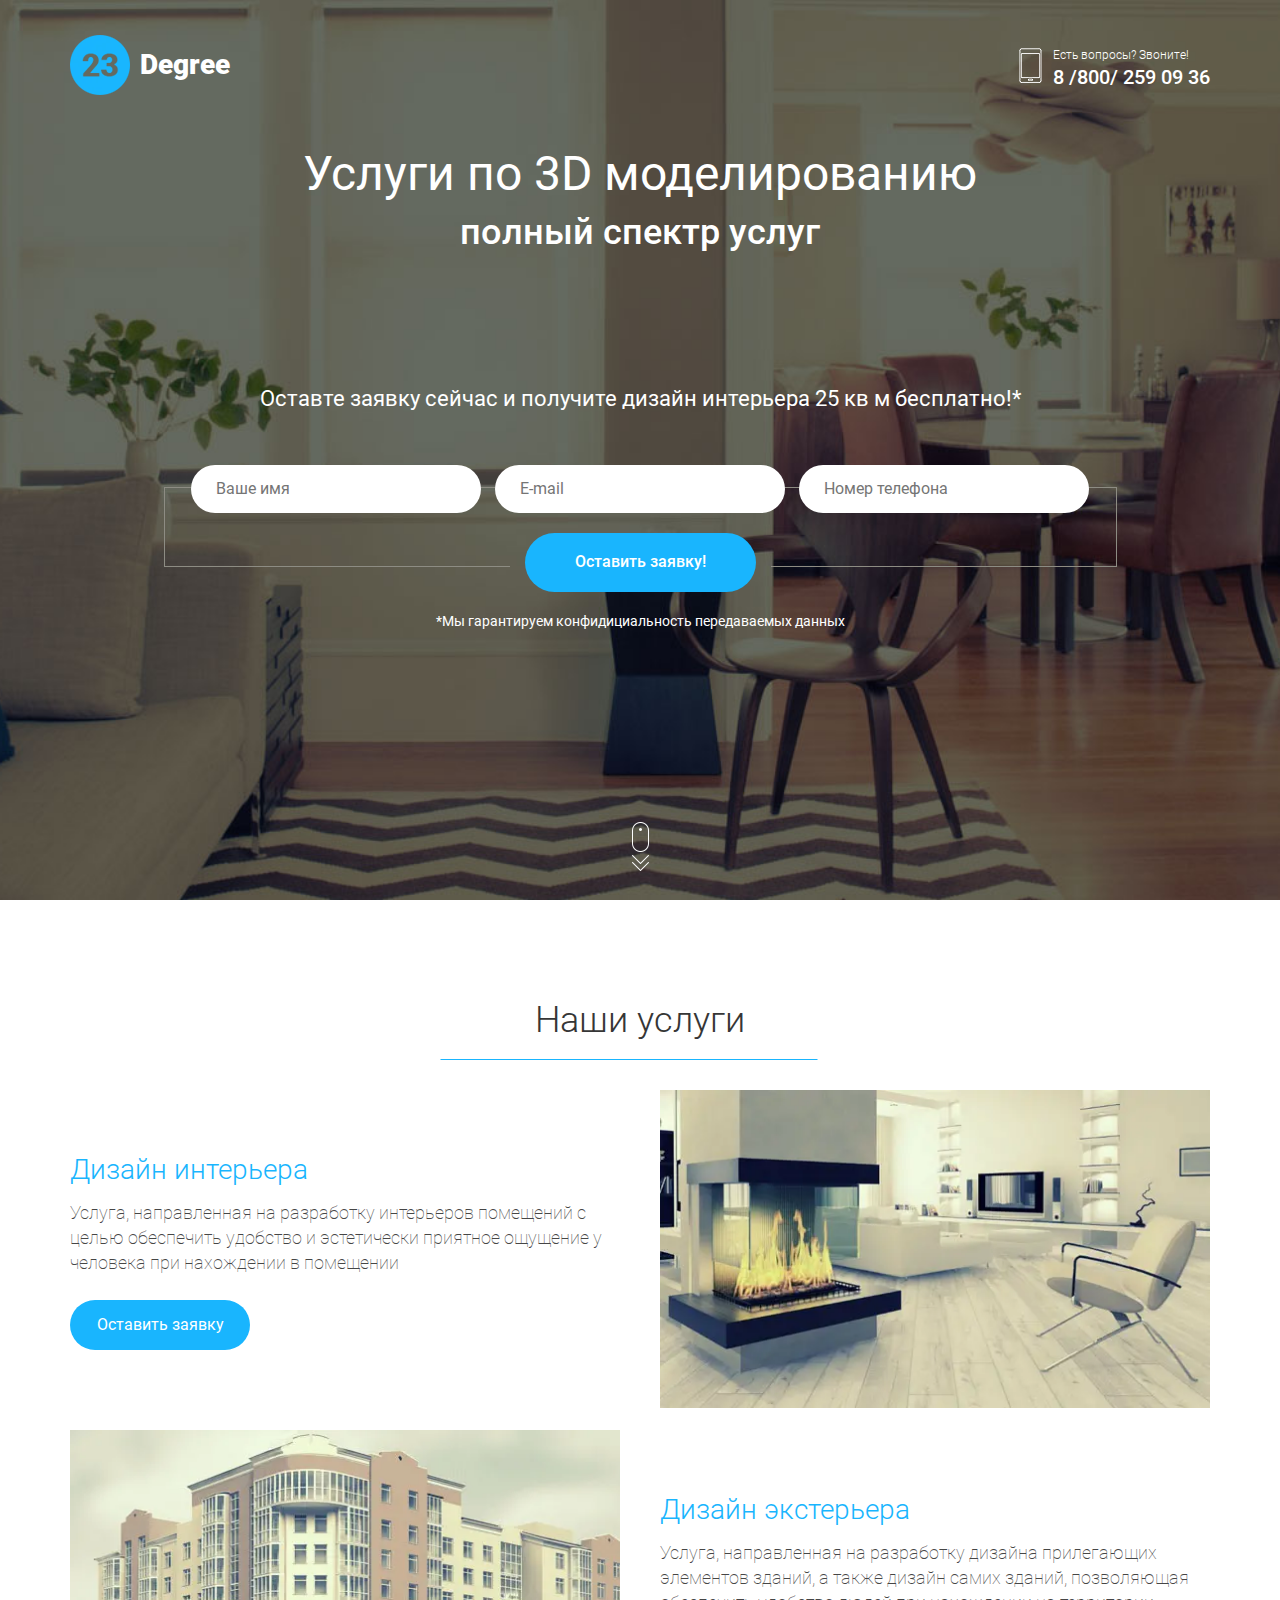
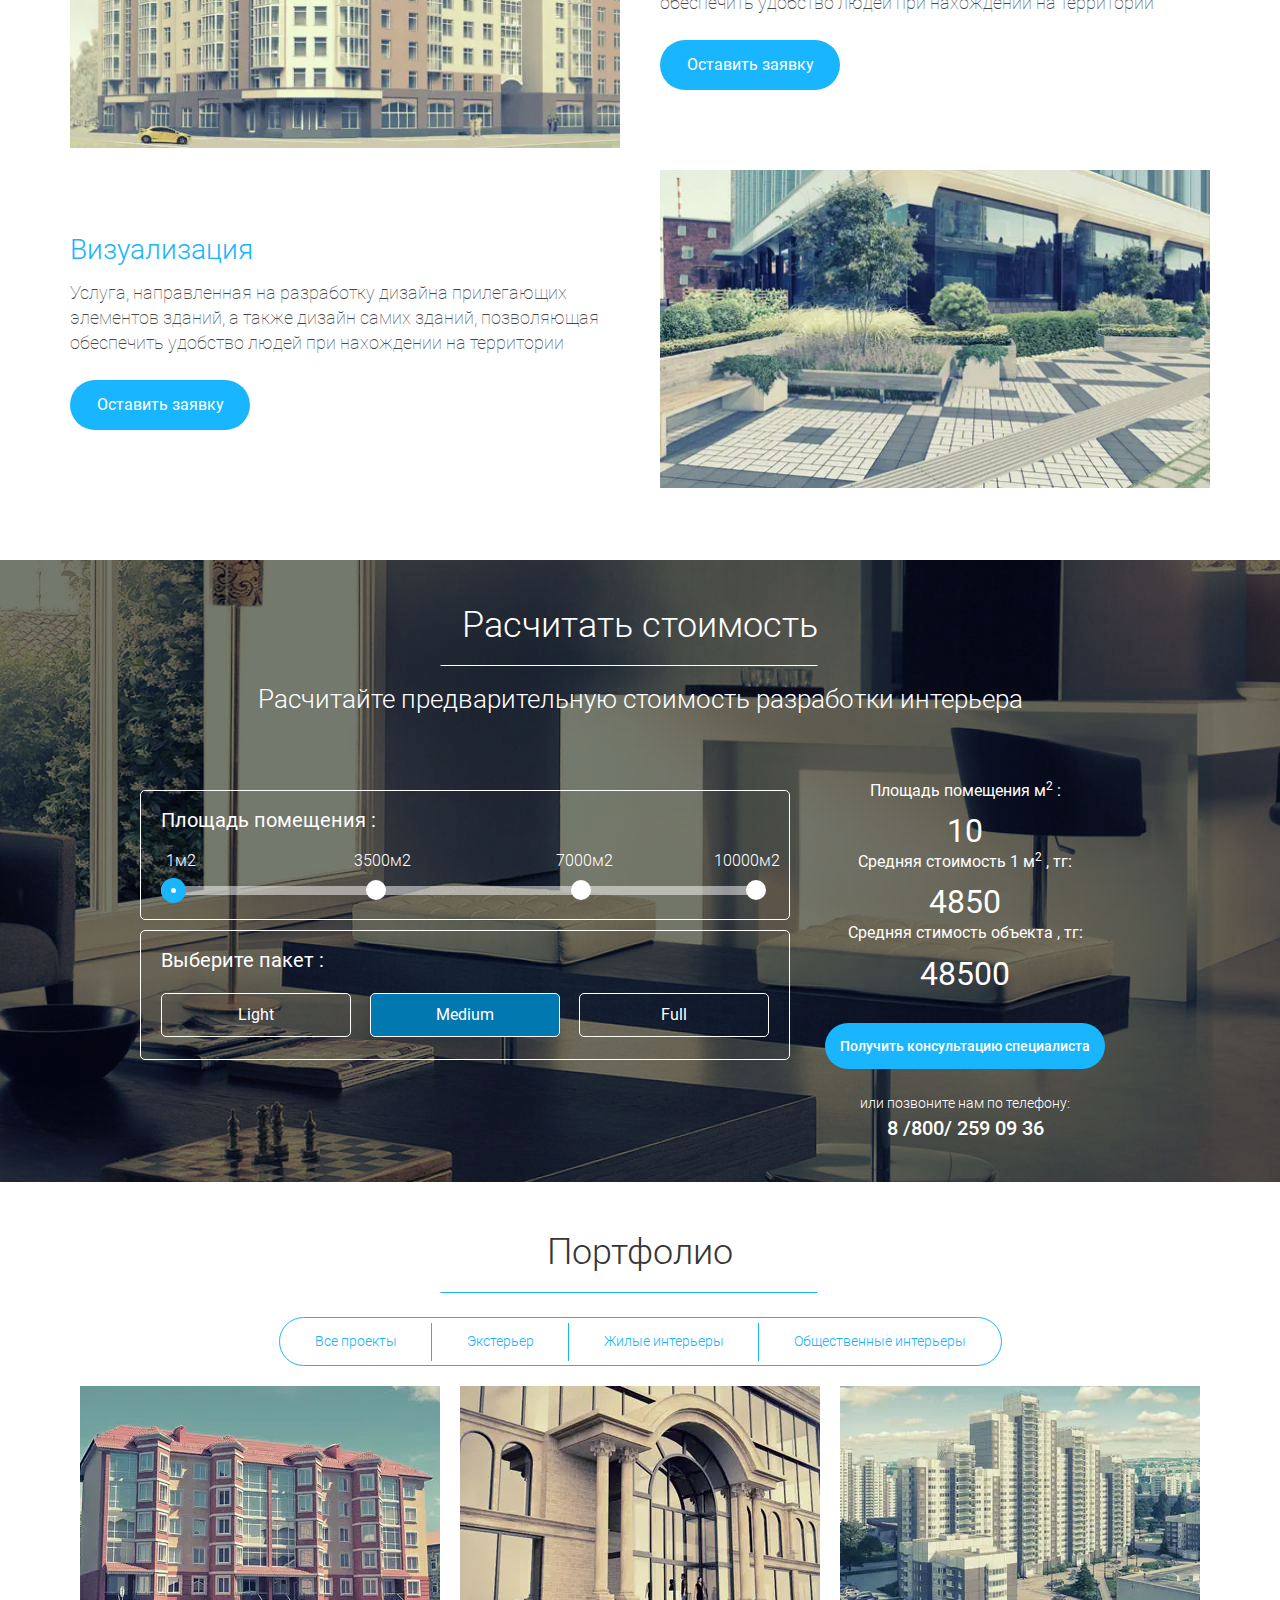
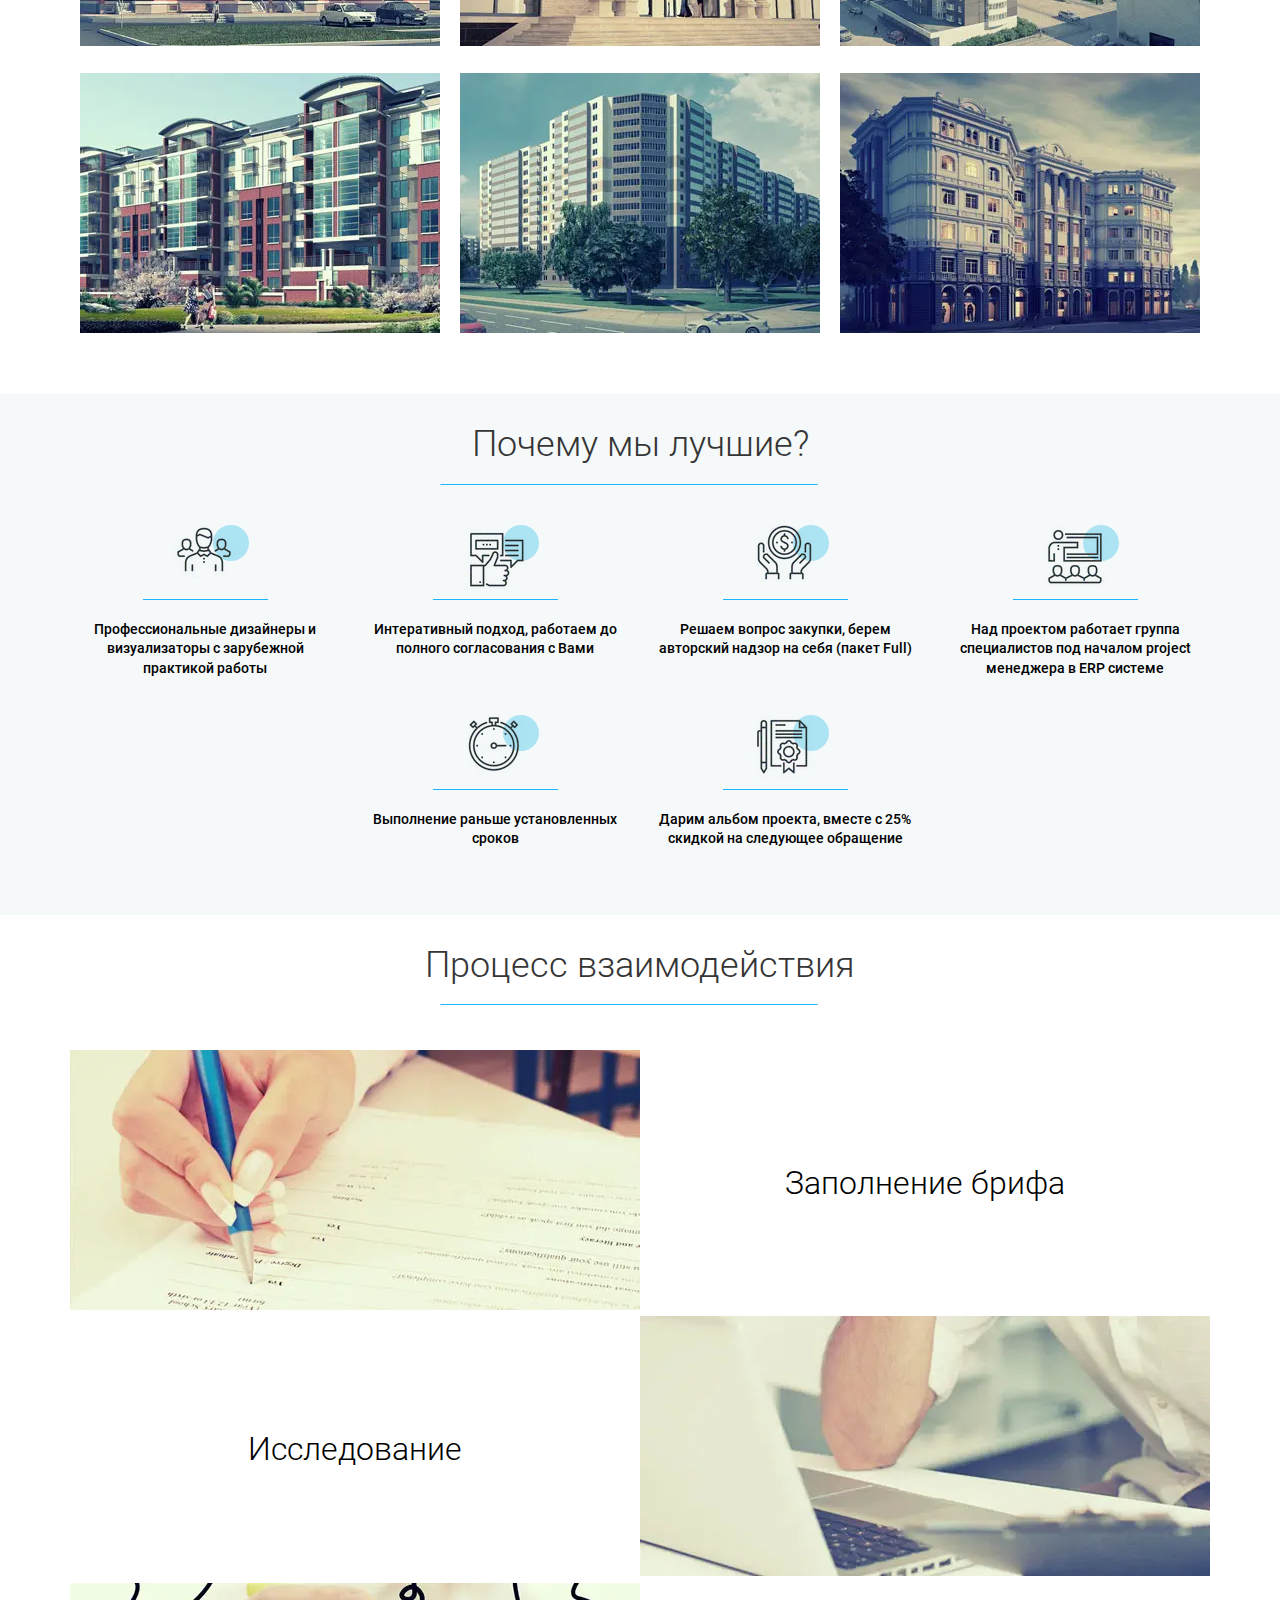
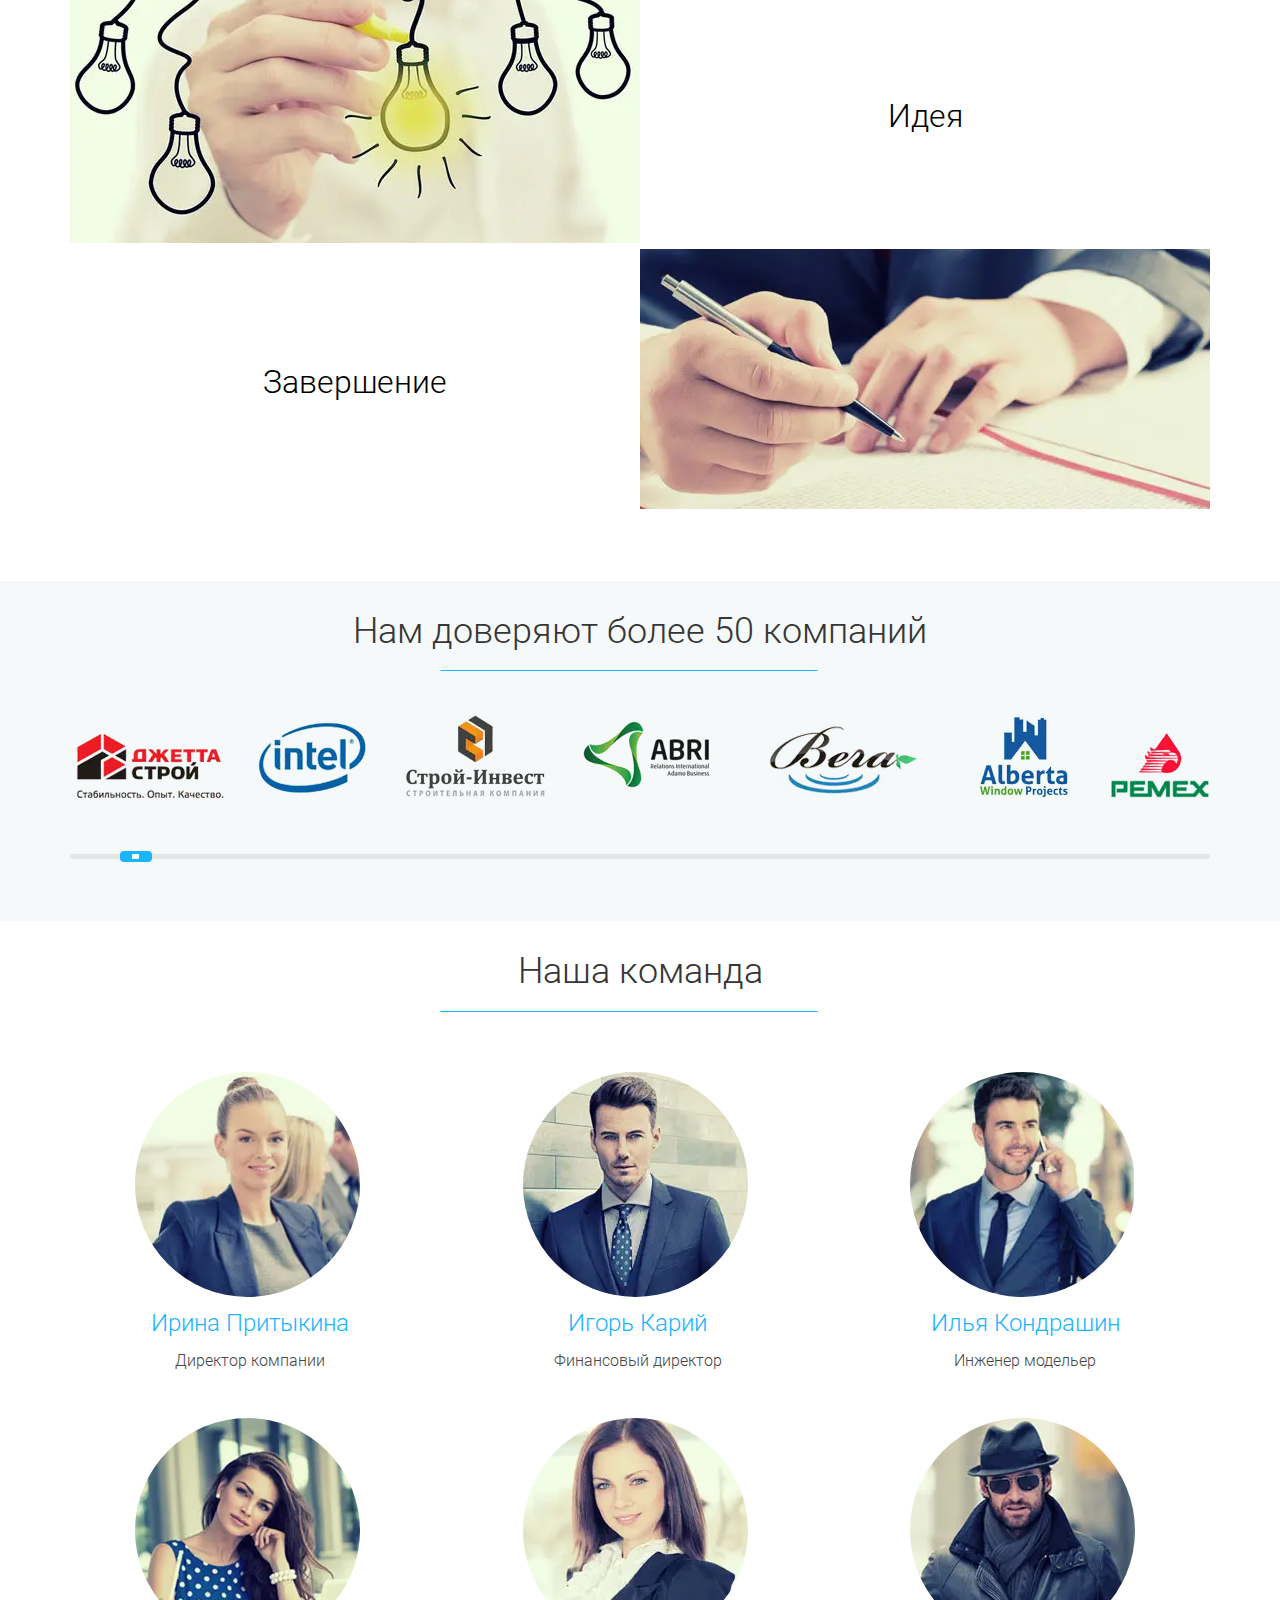
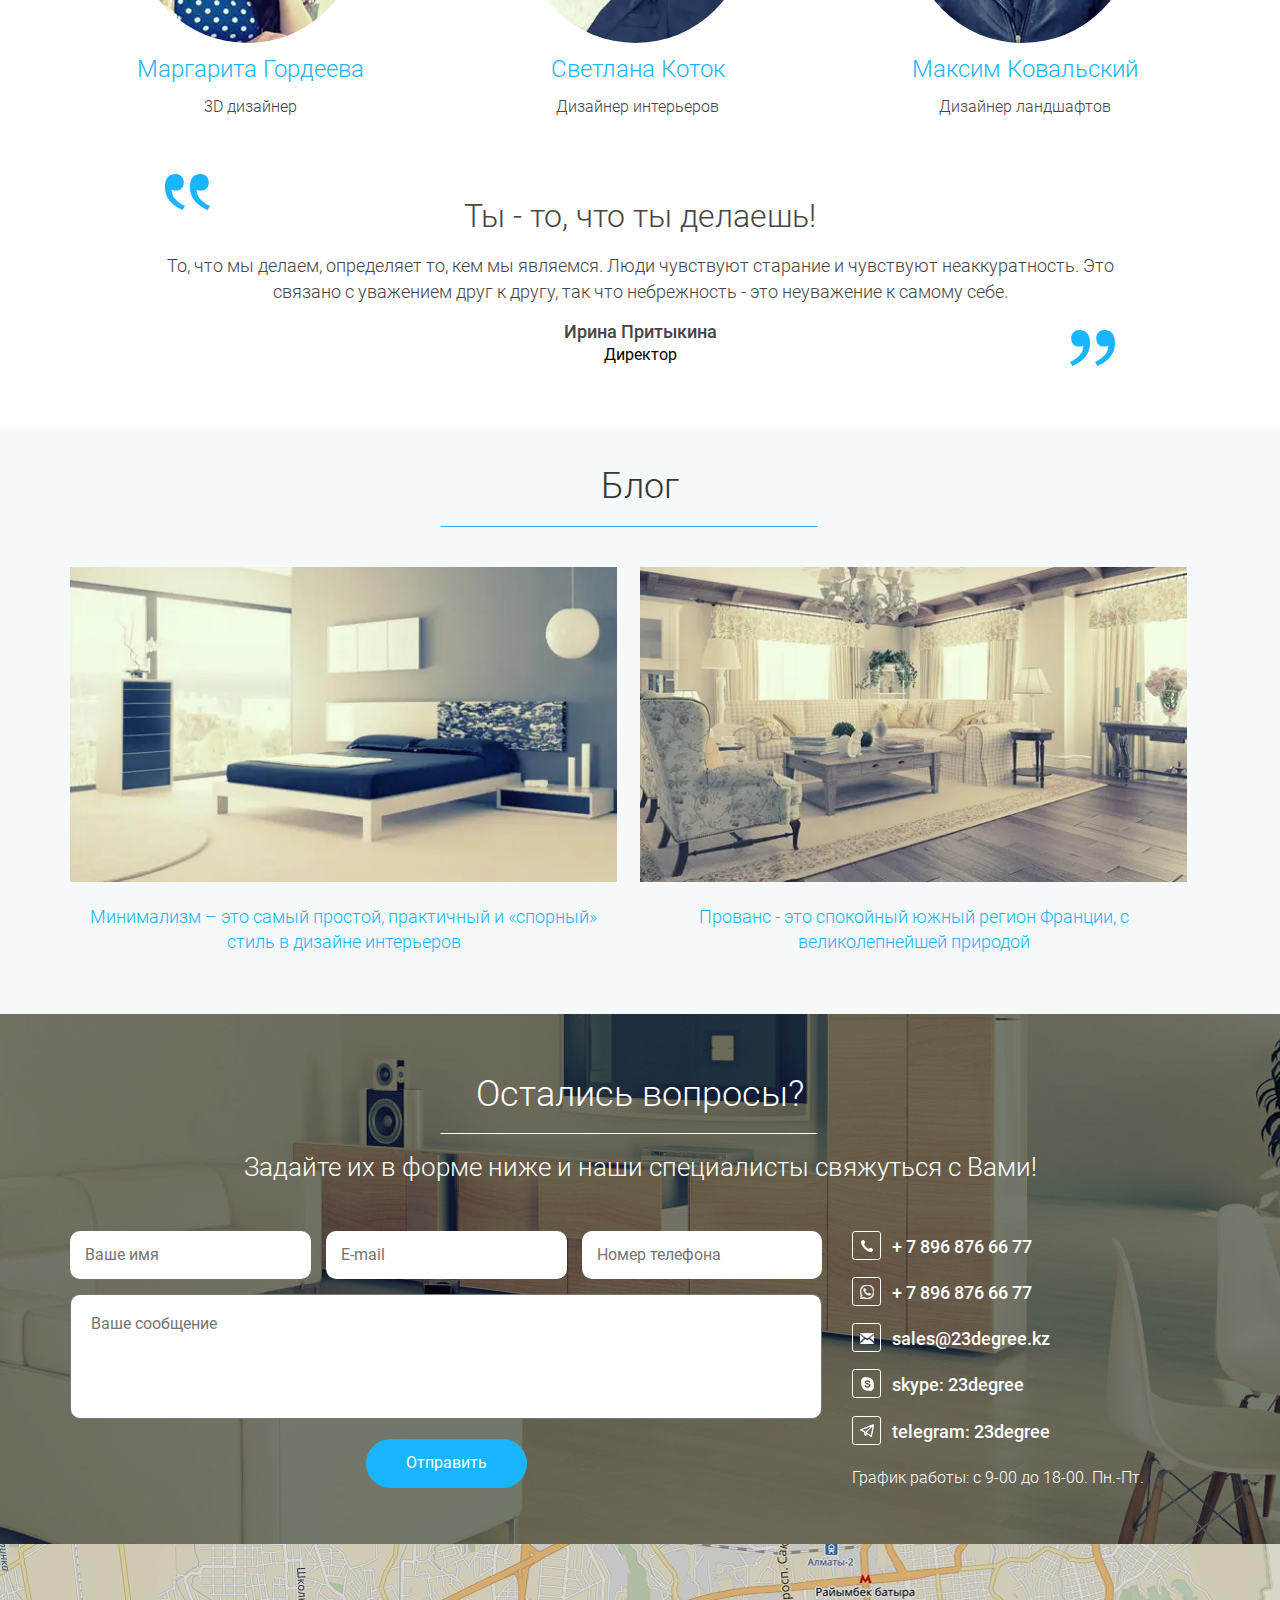
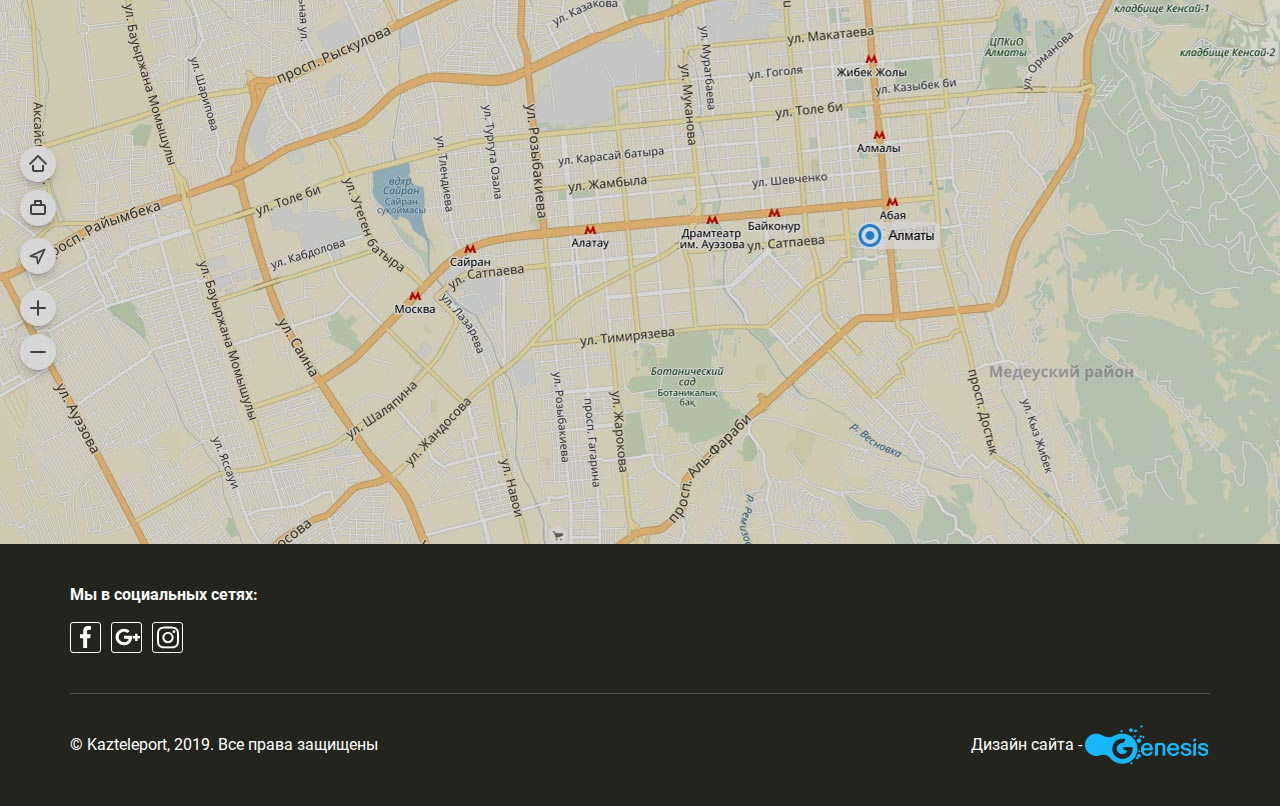
==== commit 532896bd: "add calc" ====
--- a/index.html
+++ b/index.html
@@ -110,16 +110,16 @@
                           <div class="calc-item calc-item__scale">
                             <p class="calc-item__title">Площадь помещения :</p>
                             <div class="scale">
-                              <div class="scale__strip">Шкала</div><span class="scale__point scale__point1">100м<sup>2</sup></span><span class="scale__point scale__point2">1000м<sup>2</sup></span><span class="scale__point scale__point3">10000м<sup>2</sup></span><span class="scale__point scale__point4">100000м<sup>2</sup></span>
+                              <div class="scale__strip">Шкала</div><span class="scale__point scale__point1">1м<sup>2</sup></span><span class="scale__point scale__point2">3500м<sup>2</sup></span><span class="scale__point scale__point3">7000м<sup>2</sup></span><span class="scale__point scale__point4">10000м<sup>2</sup></span>
                               <div class="bar">Бар</div>
                             </div>
                           </div>
-                          <div class="calc-item">
+                          <div class="calc-item calc-item__pacage">
                             <p class="calc-item__title">Выберите пакет :</p>
                             <div class="pacage-group">
-                              <div class="pacage-group__item">Light</div>
-                              <div class="pacage-group__item pacage-group__item--active">Medium</div>
-                              <div class="pacage-group__item">Full</div>
+                              <div class="pacage-group__item" data-price="3200">Light</div>
+                              <div class="pacage-group__item pacage-group__item--active" data-price="4850">Medium</div>
+                              <div class="pacage-group__item" data-price="5999">Full</div>
                             </div>
                           </div>
                         </div>
@@ -127,7 +127,7 @@
                           <ul class="calc-value">
                             <li class="calc-value__item">
                               <label class="calc-input-label" for="area">Площадь помещения м<sup>2</sup> :</label>
-                              <input class="calc-input" type="number" name="area" id="area" value="1000">
+                              <input class="calc-input" type="number" name="area" id="area" autocomplete="off" value="10">
                             </li>
                             <li class="calc-value__item">
                               <label class="calc-input-label" for="cost">Средняя стоимость 1 м<sup>2</sup> , тг:</label>
--- a/styles/main.css
+++ b/styles/main.css
@@ -1237,7 +1237,6 @@
 
 .index-body {
   position: relative;
-  background: #ffffff url("../img/index-bg.jpg") no-repeat center top;
 }
 
 .index-body::after {
@@ -1246,8 +1245,7 @@
   top: 0;
   width: 100%;
   max-width: 1920px;
-  height: 100%;
-  max-height: 700px;
+  height: 100vh;
   background: #ffffff url("../img/index-bg.jpg") no-repeat center top;
   background-size: cover;
   z-index: -1;
@@ -1421,7 +1419,8 @@
   color: #ffffff;
 }
 
-.btn:hover {
+.btn:hover,
+.btn:focus {
   background: #019be3;
 }
 
@@ -1513,6 +1512,7 @@
   display: flex;
   justify-content: center;
   width: 100%;
+  height: 10vh;
   padding-top: 35px;
   padding-bottom: 5px;
 }
@@ -1571,9 +1571,10 @@
 }
 
 .page-footer {
-  display: none;
-  min-height: 260px;
+  display: flex;
+  justify-content: center;
   padding-top: 40px;
+  padding-bottom: 10px;
   background-color: #24241f;
 }
 
@@ -1586,13 +1587,15 @@
 }
 
 .page-footer__top {
+  width: 100%;
   padding-bottom: 40px;
   border-bottom: 1px solid #50504c;
 }
 
 .page-footer__bottom {
-  padding-top: 30px;
-  padding-bottom: 30px;
+  width: 100%;
+  padding-top: 25px;
+  padding-bottom: 25px;
 }
 
 .social-title {
@@ -1649,9 +1652,14 @@
   background: url("../img/icon-inst.svg") no-repeat center center;
 }
 
+.copirite {
+  text-align: center;
+}
+
 .disigne-dev {
   display: flex;
   align-items: center;
+  margin-left: 10px;
 }
 
 .main {
@@ -1662,7 +1670,7 @@
   display: flex;
   justify-content: center;
   width: 100%;
-  min-height: 550px;
+  min-height: 90vh;
   margin-top: 50px;
   padding-bottom: 30px;
 }
@@ -1854,7 +1862,7 @@
 }
 
 .map {
-  min-height: 600px;
+  height: 600px;
   background: url('../img/map.jpg') no-repeat top left;
 }
 
@@ -1889,7 +1897,7 @@
 
 .scale {
   position: relative;
-  width: 610px;
+  width: 605px;
   height: 45px;
   margin-top: 5px;
   cursor: pointer;
@@ -1923,7 +1931,7 @@
 }
 
 .scale__point1::after {
-  content: '100м2';
+  content: '1м2';
   position: absolute;
   width: 75px;
   height: 20px;
@@ -1935,11 +1943,11 @@
 
 .scale__point2 {
   bottom: 0;
-  left: 195px;
+  left: 205px;
 }
 
 .scale__point2::after {
-  content: '1000м2';
+  content: '3500м2';
   position: absolute;
   width: 75px;
   height: 20px;
@@ -1951,11 +1959,11 @@
 
 .scale__point3 {
   bottom: 0;
-  left: 390px;
+  left: 410px;
 }
 
 .scale__point3::after {
-  content: '10000м2';
+  content: '7000м2';
   position: absolute;
   width: 75px;
   height: 20px;
@@ -1971,7 +1979,7 @@
 }
 
 .scale__point4::after {
-  content: '100000м2';
+  content: '10000м2';
   position: absolute;
   width: 90px;
   height: 20px;
@@ -1982,11 +1990,11 @@
 }
 
 .bar {
-  position: absolute;
+  position: relative;
   width: 25px;
   height: 25px;
-  bottom: -3px;
-  left: 190px;
+  bottom: -23px;
+  left: 0;
   font-size: 0;
   border: 10px solid #19b5fe;
   border-radius: 50%;
@@ -2015,11 +2023,16 @@
   background-color: transparent;
 }
 
-.pacage-group__item:hover {
+.pacage-group__item:hover,
+.pacage-group__item:focus {
   background: #019be3;
 }
 
 .pacage-group__item--active {
+  background-color: #0178b0;
+}
+
+.pacage-group__item--active:hover {
   background-color: #0178b0;
 }
 
@@ -2098,7 +2111,6 @@
 
 .list {
   display: flex;
-  overflow: hidden;
 }
 
 .list-filter {
@@ -2109,6 +2121,7 @@
   color: #19b5fe;
   border: 1px solid #19b5fe;
   border-radius: 50px;
+  overflow: hidden;
 }
 
 .list-filter--mobile {
@@ -2552,6 +2565,7 @@
   padding: 20px;
   border-radius: 10px;
   resize: none;
+  outline: none;
 }
 
 .feedback-input__group {
@@ -2857,11 +2871,24 @@
   .contacts-list {
     justify-content: space-around;
   }
+
+  .contacts-list__link {
+    min-width: 210px;
+  }
 }
 
 @media (max-width: 600px) {
   .title {
     font-size: 32px;
+  }
+
+  .page-footer__top {
+    justify-content: center;
+  }
+
+  .page-footer__bottom {
+    flex-wrap: wrap;
+    justify-content: center;
   }
 
   .calculation-of-cost {
